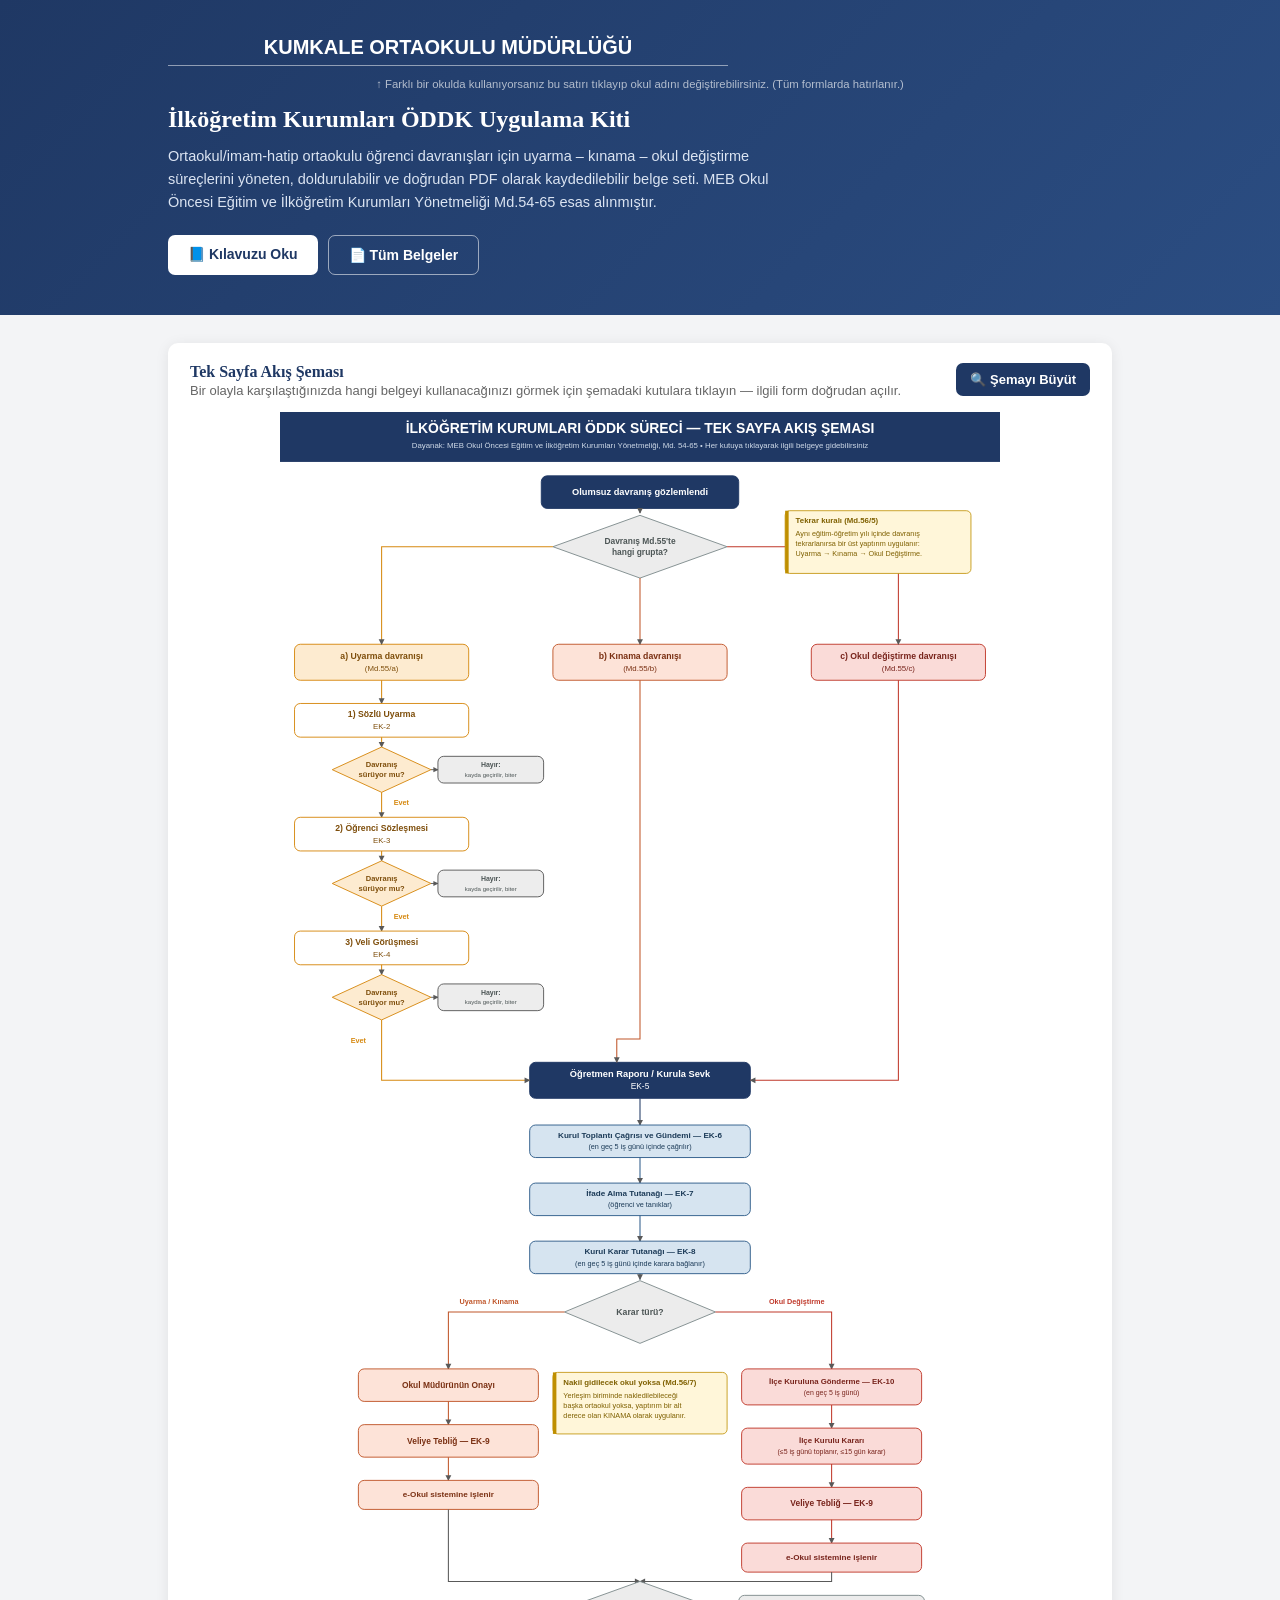
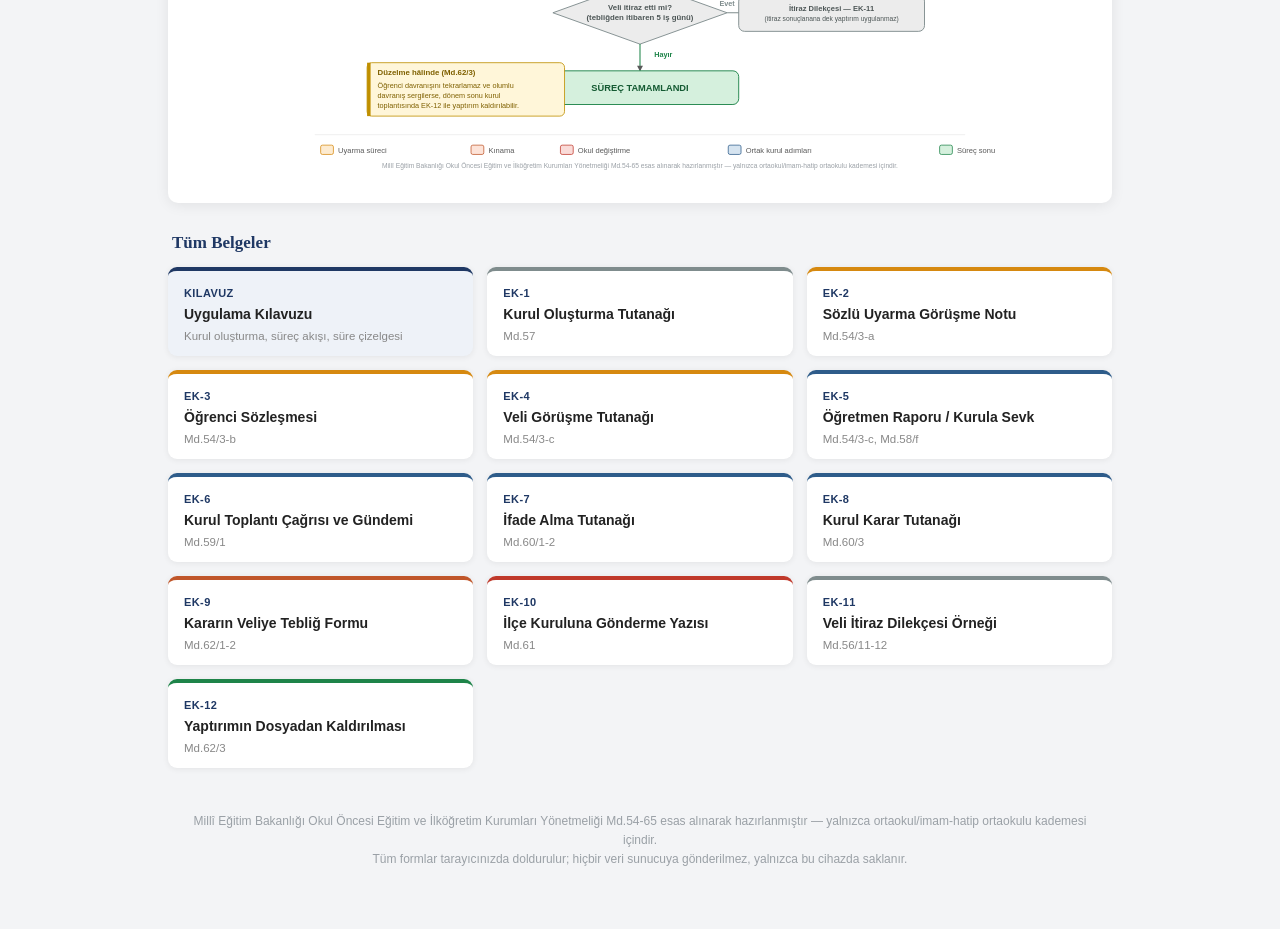
==== index.html @ f59d075f "Ana sayfa: akış şeması büyütüldü (560px->720px) ve tıklayınca tam ekran büyüten modal eklendi" ====
<!DOCTYPE html>
<html lang="tr">
<head>
<meta charset="UTF-8">
<meta name="viewport" content="width=device-width, initial-scale=1">
<title>İlköğretim Kurumları ÖDDK Kiti — Kumkale Ortaokulu</title>
<link rel="stylesheet" href="assets/style.css">
<style>
  body{ background: #f3f4f6; font-family: Arial, Helvetica, sans-serif; padding: 0 0 60px; }
  .wrap{ max-width: 980px; margin: 0 auto; padding: 0 18px; }

  .hero{
    background: linear-gradient(135deg, #1F3864, #2b4d82);
    color: #fff;
    padding: 34px 0 40px;
    margin-bottom: 28px;
  }
  .hero .wrap{ display:flex; flex-direction:column; gap: 10px; }
  .hero .school-line{
    color:#fff;
    border-bottom: 1px solid rgba(255,255,255,0.5);
    font-size: 15pt;
    max-width: 560px;
  }
  .hero .school-hint{ color: rgba(255,255,255,0.65); }
  .hero h1{ color:#fff; font-size: 24px; text-align:left; margin: 6px 0 2px; letter-spacing:0; font-family: Georgia, serif;}
  .hero p{ margin: 0; font-size: 14.5px; line-height:1.6; color: #dbe4f2; max-width: 640px; }
  .hero .actions{ margin-top: 10px; display:flex; gap: 10px; flex-wrap: wrap; }
  .hero .actions a{
    display:inline-block;
    background: #fff;
    color: #1F3864;
    text-decoration:none;
    font-weight: 700;
    font-size: 14px;
    padding: 11px 20px;
    border-radius: 7px;
  }
  .hero .actions a.secondary{
    background: transparent;
    color: #fff;
    border: 1px solid rgba(255,255,255,0.55);
  }

  .diagram-card{
    background:#fff;
    border-radius: 10px;
    box-shadow: 0 2px 14px rgba(0,0,0,0.08);
    padding: 18px;
    margin-bottom: 30px;
  }
  .diagram-card .head-row{ display:flex; align-items:flex-start; justify-content:space-between; gap:14px; flex-wrap:wrap; }
  .diagram-card h2{ font-size: 16px; color:#1F3864; margin: 2px 4px 2px; font-family: Georgia, serif;}
  .diagram-card .desc{ font-size: 13px; color:#666; margin: 0 4px 14px; }
  .zoom-btn{
    flex-shrink:0;
    display:inline-flex; align-items:center; gap:6px;
    background:#1F3864; color:#fff; border:none; border-radius:7px;
    font-family: Arial, sans-serif; font-size: 13px; font-weight:700;
    padding: 9px 14px; cursor:pointer; margin: 2px 4px 0 0;
  }
  .zoom-btn:hover{ background:#2b4d82; }
  .diagram-frame{ width:100%; overflow-x:auto; border-radius:6px; }
  .diagram-frame svg.diagram-svg{ width: 100%; max-width: 720px; display:block; margin: 0 auto; height: auto; cursor: zoom-in; }

  .diagram-backdrop{
    display:none;
    position: fixed; inset: 0; background: rgba(15,20,30,0.82);
    z-index: 1000; padding: 22px; overflow:auto;
    align-items:flex-start; justify-content:center;
  }
  .diagram-backdrop.open{ display:flex; }
  .diagram-modal{
    background:#fff; border-radius: 10px; padding: 16px;
    max-width: 1100px; width:100%; position:relative;
    margin: auto;
  }
  .diagram-modal svg.diagram-svg{ width:100%; height:auto; cursor: default; }
  .diagram-close{
    position: sticky; top: 0; float:right;
    width: 36px; height:36px; border-radius:50%;
    border:none; background:#1F3864; color:#fff; font-size:18px; cursor:pointer;
    display:flex; align-items:center; justify-content:center;
    margin-bottom: 8px;
  }
  .diagram-close:hover{ background:#2b4d82; }
  .diagram-modal-hint{
    font-family: Arial, sans-serif; font-size:12.5px; color:#888; text-align:center; margin: 6px 0 0;
    clear: both;
  }

  .grid-title{ font-size: 17px; color:#1F3864; margin: 6px 4px 14px; font-family: Georgia, serif; }
  .card-grid{
    display:grid;
    grid-template-columns: repeat(auto-fill, minmax(230px, 1fr));
    gap: 14px;
  }
  .card{
    background:#fff;
    border-radius: 9px;
    box-shadow: 0 1px 6px rgba(0,0,0,0.07);
    padding: 16px 16px 14px;
    text-decoration:none;
    color: inherit;
    display:flex;
    flex-direction:column;
    gap: 6px;
    border-top: 4px solid #cfd6e0;
    transition: transform .12s ease, box-shadow .12s ease;
  }
  .card:hover{ transform: translateY(-2px); box-shadow: 0 6px 16px rgba(0,0,0,0.12); }
  .card .tag{ font-size: 11px; font-weight:700; color:#1F3864; letter-spacing:.4px; }
  .card .title{ font-size: 14px; font-weight:700; color:#222; line-height:1.35; }
  .card .sub{ font-size: 11.5px; color:#888; }

  .card.guide{ border-top-color:#1F3864; background: #eef2f8; }
  .card.amber{ border-top-color:#D68910; }
  .card.blue{ border-top-color:#2E5C8A; }
  .card.coral{ border-top-color:#C0562A; }
  .card.red{ border-top-color:#C0392B; }
  .card.gray{ border-top-color:#7F8C8D; }
  .card.green{ border-top-color:#1E8449; }

  footer{ text-align:center; font-size:12px; color:#9aa0a6; margin-top: 44px; padding: 0 16px; line-height:1.6;}
</style>
</head>
<body>

  <div class="hero">
    <div class="wrap">
      <div class="school-line" id="okulAdi" contenteditable="true" spellcheck="false"></div>
      <div class="school-hint">↑ Farklı bir okulda kullanıyorsanız bu satırı tıklayıp okul adını değiştirebilirsiniz. (Tüm formlarda hatırlanır.)</div>
      <h1>İlköğretim Kurumları ÖDDK Uygulama Kiti</h1>
      <p>Ortaokul/imam-hatip ortaokulu öğrenci davranışları için uyarma – kınama – okul değiştirme süreçlerini yöneten, doldurulabilir ve doğrudan PDF olarak kaydedilebilir belge seti. MEB Okul Öncesi Eğitim ve İlköğretim Kurumları Yönetmeliği Md.54-65 esas alınmıştır.</p>
      <div class="actions">
        <a href="kilavuz.html">📘 Kılavuzu Oku</a>
        <a href="#belgeler" class="secondary">📄 Tüm Belgeler</a>
      </div>
    </div>
  </div>

  <div class="wrap">

    <div class="diagram-card">
      <div class="head-row">
        <div>
          <h2>Tek Sayfa Akış Şeması</h2>
          <p class="desc">Bir olayla karşılaştığınızda hangi belgeyi kullanacağınızı görmek için şemadaki kutulara tıklayın — ilgili form doğrudan açılır.</p>
        </div>
        <button type="button" class="zoom-btn" onclick="openDiagramZoom()">🔍 Şemayı Büyüt</button>
      </div>
      <div class="diagram-frame" id="diagramFrame">
<svg xmlns="http://www.w3.org/2000/svg" viewBox="0 0 1240 2366" class="diagram-svg" role="img" aria-label="Yaptırım süreçleri akış şeması">
<rect x="0" y="0" width="1240" height="2366" fill="#FFFFFF"/>
<defs><marker id="arrow" viewBox="0 0 10 10" refX="8" refY="5" markerWidth="7" markerHeight="7" orient="auto-start-reverse"><path d="M1 1L9 5L1 9Z" fill="#595959"/></marker>
<marker id="arrowNavy" viewBox="0 0 10 10" refX="8" refY="5" markerWidth="7" markerHeight="7" orient="auto-start-reverse"><path d="M1 1L9 5L1 9Z" fill="#1F3864"/></marker></defs>
<style>
  a.hotspot { cursor: pointer; }
  a.hotspot rect { transition: filter .12s ease, stroke-width .12s ease; }
  a.hotspot:hover rect { filter: brightness(0.94); stroke-width: 3; }
  a.hotspot:focus rect { outline: 2px solid #2b6cb0; }
</style>
<rect x="0" y="0" width="1240" height="86" fill="#1F3864"/>
<text x="620.0" y="36" text-anchor="middle" font-family="Calibri, Arial, sans-serif" font-size="24" font-weight="700" fill="white">İLKÖĞRETİM KURUMLARI ÖDDK SÜRECİ — TEK SAYFA AKIŞ ŞEMASI</text>
<text x="620.0" y="62" text-anchor="middle" font-family="Calibri, Arial, sans-serif" font-size="13.5" fill="#CFDAE8">Dayanak: MEB Okul Öncesi Eğitim ve İlköğretim Kurumları Yönetmeliği, Md. 54-65  •  Her kutuya tıklayarak ilgili belgeye gidebilirsiniz</text>
<rect x="450.0" y="110" width="340" height="56" rx="10" fill="#1F3864" stroke="#1F3864" stroke-width="1.6"/>
<text x="620.0" y="143.12" text-anchor="middle" font-family="Calibri, Arial, sans-serif" font-size="16" font-weight="700" fill="#FFFFFF">Olumsuz davranış gözlemlendi</text>
<line x1="620.0" y1="166" x2="620.0" y2="174" stroke="#595959" stroke-width="1.8" marker-end="url(#arrow)"/>
<polygon points="620.0,178.0 770.0,232 620.0,286.0 470.0,232" fill="#ECECEC" stroke="#7F8C8D" stroke-width="1.6"/>
<text x="620.0" y="227.39" text-anchor="middle" font-family="Calibri, Arial, sans-serif" font-size="14.5" font-weight="600" fill="#4D5656">Davranış Md.55'te</text>
<text x="620.0" y="245.89" text-anchor="middle" font-family="Calibri, Arial, sans-serif" font-size="14.5" font-weight="600" fill="#4D5656">hangi grupta?</text>
<rect x="25.0" y="400" width="300" height="62" rx="10" fill="#FDEBD0" stroke="#D68910" stroke-width="1.6"/>
<text x="175.0" y="425.8" text-anchor="middle" font-family="Calibri, Arial, sans-serif" font-size="15" font-weight="700" fill="#7E4E0B">a) Uyarma davranışı</text>
<text x="175.0" y="445.8" text-anchor="middle" font-family="Calibri, Arial, sans-serif" font-size="13.5" font-weight="400" fill="#7E4E0B">(Md.55/a)</text>
<rect x="470.0" y="400" width="300" height="62" rx="10" fill="#FDE3D8" stroke="#C0562A" stroke-width="1.6"/>
<text x="620.0" y="425.8" text-anchor="middle" font-family="Calibri, Arial, sans-serif" font-size="15" font-weight="700" fill="#7A3013">b) Kınama davranışı</text>
<text x="620.0" y="445.8" text-anchor="middle" font-family="Calibri, Arial, sans-serif" font-size="13.5" font-weight="400" fill="#7A3013">(Md.55/b)</text>
<rect x="915.0" y="400" width="300" height="62" rx="10" fill="#FADBD8" stroke="#C0392B" stroke-width="1.6"/>
<text x="1065.0" y="425.8" text-anchor="middle" font-family="Calibri, Arial, sans-serif" font-size="15" font-weight="700" fill="#78241C">c) Okul değiştirme davranışı</text>
<text x="1065.0" y="445.8" text-anchor="middle" font-family="Calibri, Arial, sans-serif" font-size="13.5" font-weight="400" fill="#78241C">(Md.55/c)</text>
<path d="M 470.0 232 L 175 232 L 175 400" fill="none" stroke="#D68910" stroke-width="1.8" marker-end="url(#arrow)"/>
<line x1="620.0" y1="286" x2="620.0" y2="400" stroke="#C0562A" stroke-width="1.8" marker-end="url(#arrow)"/>
<path d="M 770.0 232 L 1065 232 L 1065 400" fill="none" stroke="#C0392B" stroke-width="1.8" marker-end="url(#arrow)"/>
<line x1="175" y1="462" x2="175" y2="502" stroke="#D68910" stroke-width="1.8" marker-end="url(#arrow)"/>
<a href="ek/ek-02.html" class="hotspot"><title>EK-2: Sözlü Uyarma Görüşme Notu</title><rect x="25.0" y="502" width="300" height="58" rx="10" fill="#FFFFFF" stroke="#D68910" stroke-width="1.6"/>
<text x="175.0" y="525.8" text-anchor="middle" font-family="Calibri, Arial, sans-serif" font-size="15" font-weight="700" fill="#7E4E0B">1) Sözlü Uyarma</text>
<text x="175.0" y="545.8" text-anchor="middle" font-family="Calibri, Arial, sans-serif" font-size="13.5" font-weight="400" fill="#7E4E0B">EK-2</text></a>
<line x1="175" y1="560" x2="175" y2="577" stroke="#D68910" stroke-width="1.8" marker-end="url(#arrow)"/>
<polygon points="175,577.0 260.0,616 175,655.0 90.0,616" fill="#FDEBD0" stroke="#D68910" stroke-width="1.6"/>
<text x="175" y="611.66" text-anchor="middle" font-family="Calibri, Arial, sans-serif" font-size="13" font-weight="600" fill="#7E4E0B">Davranış</text>
<text x="175" y="628.66" text-anchor="middle" font-family="Calibri, Arial, sans-serif" font-size="13" font-weight="600" fill="#7E4E0B">sürüyor mu?</text>
<line x1="175" y1="655" x2="175" y2="698" stroke="#D68910" stroke-width="1.8" marker-end="url(#arrow)"/>
<rect x="207" y="664.0" width="1" height="1" fill="none"/>
<text x="209" y="676.5" text-anchor="middle" font-family="Calibri, Arial, sans-serif" font-size="12.5" font-weight="600" fill="#D68910">Evet</text>
<a href="ek/ek-03.html" class="hotspot"><title>EK-3: Öğrenci Sözleşmesi</title><rect x="25.0" y="698" width="300" height="58" rx="10" fill="#FFFFFF" stroke="#D68910" stroke-width="1.6"/>
<text x="175.0" y="721.8" text-anchor="middle" font-family="Calibri, Arial, sans-serif" font-size="15" font-weight="700" fill="#7E4E0B">2) Öğrenci Sözleşmesi</text>
<text x="175.0" y="741.8" text-anchor="middle" font-family="Calibri, Arial, sans-serif" font-size="13.5" font-weight="400" fill="#7E4E0B">EK-3</text></a>
<line x1="175" y1="756" x2="175" y2="773" stroke="#D68910" stroke-width="1.8" marker-end="url(#arrow)"/>
<polygon points="175,773.0 260.0,812 175,851.0 90.0,812" fill="#FDEBD0" stroke="#D68910" stroke-width="1.6"/>
<text x="175" y="807.66" text-anchor="middle" font-family="Calibri, Arial, sans-serif" font-size="13" font-weight="600" fill="#7E4E0B">Davranış</text>
<text x="175" y="824.66" text-anchor="middle" font-family="Calibri, Arial, sans-serif" font-size="13" font-weight="600" fill="#7E4E0B">sürüyor mu?</text>
<line x1="175" y1="851" x2="175" y2="894" stroke="#D68910" stroke-width="1.8" marker-end="url(#arrow)"/>
<rect x="207" y="860.0" width="1" height="1" fill="none"/>
<text x="209" y="872.5" text-anchor="middle" font-family="Calibri, Arial, sans-serif" font-size="12.5" font-weight="600" fill="#D68910">Evet</text>
<a href="ek/ek-04.html" class="hotspot"><title>EK-4: Veli Görüşme Tutanağı</title><rect x="25.0" y="894" width="300" height="58" rx="10" fill="#FFFFFF" stroke="#D68910" stroke-width="1.6"/>
<text x="175.0" y="917.8" text-anchor="middle" font-family="Calibri, Arial, sans-serif" font-size="15" font-weight="700" fill="#7E4E0B">3) Veli Görüşmesi</text>
<text x="175.0" y="937.8" text-anchor="middle" font-family="Calibri, Arial, sans-serif" font-size="13.5" font-weight="400" fill="#7E4E0B">EK-4</text></a>
<line x1="175" y1="952" x2="175" y2="969" stroke="#D68910" stroke-width="1.8" marker-end="url(#arrow)"/>
<polygon points="175,969.0 260.0,1008 175,1047.0 90.0,1008" fill="#FDEBD0" stroke="#D68910" stroke-width="1.6"/>
<text x="175" y="1003.66" text-anchor="middle" font-family="Calibri, Arial, sans-serif" font-size="13" font-weight="600" fill="#7E4E0B">Davranış</text>
<text x="175" y="1020.66" text-anchor="middle" font-family="Calibri, Arial, sans-serif" font-size="13" font-weight="600" fill="#7E4E0B">sürüyor mu?</text>
<line x1="260" y1="616" x2="272" y2="616" stroke="#595959" stroke-width="1.6" marker-end="url(#arrow)"/>
<rect x="272" y="593.0" width="182" height="46" rx="10" fill="#EDEDED" stroke="#595959" stroke-width="1.6"/>
<text x="363.0" y="611.34" text-anchor="middle" font-family="Calibri, Arial, sans-serif" font-size="12" font-weight="700" fill="#4D5656">Hayır:</text>
<text x="363.0" y="628.34" text-anchor="middle" font-family="Calibri, Arial, sans-serif" font-size="10.5" font-weight="400" fill="#4D5656">kayda geçirilir, biter</text>
<line x1="260" y1="812" x2="272" y2="812" stroke="#595959" stroke-width="1.6" marker-end="url(#arrow)"/>
<rect x="272" y="789.0" width="182" height="46" rx="10" fill="#EDEDED" stroke="#595959" stroke-width="1.6"/>
<text x="363.0" y="807.34" text-anchor="middle" font-family="Calibri, Arial, sans-serif" font-size="12" font-weight="700" fill="#4D5656">Hayır:</text>
<text x="363.0" y="824.34" text-anchor="middle" font-family="Calibri, Arial, sans-serif" font-size="10.5" font-weight="400" fill="#4D5656">kayda geçirilir, biter</text>
<line x1="260" y1="1008" x2="272" y2="1008" stroke="#595959" stroke-width="1.6" marker-end="url(#arrow)"/>
<rect x="272" y="985.0" width="182" height="46" rx="10" fill="#EDEDED" stroke="#595959" stroke-width="1.6"/>
<text x="363.0" y="1003.34" text-anchor="middle" font-family="Calibri, Arial, sans-serif" font-size="12" font-weight="700" fill="#4D5656">Hayır:</text>
<text x="363.0" y="1020.34" text-anchor="middle" font-family="Calibri, Arial, sans-serif" font-size="10.5" font-weight="400" fill="#4D5656">kayda geçirilir, biter</text>
<a href="ek/ek-05.html" class="hotspot"><title>EK-5: Öğretmen Raporu / Kurula Sevk Formu</title><rect x="430.0" y="1120" width="380" height="62" rx="10" fill="#1F3864" stroke="#1F3864" stroke-width="1.6"/>
<text x="620.0" y="1145.62" text-anchor="middle" font-family="Calibri, Arial, sans-serif" font-size="16" font-weight="700" fill="#FFFFFF">Öğretmen Raporu / Kurula Sevk</text>
<text x="620.0" y="1166.62" text-anchor="middle" font-family="Calibri, Arial, sans-serif" font-size="14.5" font-weight="400" fill="#FFFFFF">EK-5</text></a>
<path d="M 175 1047 L 175 1151 L 430.0 1151" fill="none" stroke="#D68910" stroke-width="1.8" marker-end="url(#arrow)"/>
<text x="135" y="1087" text-anchor="middle" font-family="Calibri, Arial, sans-serif" font-size="12.5" font-weight="600" fill="#D68910">Evet</text>
<path d="M 620.0 462 L 620.0 1080 L 580.0 1080 L 580.0 1120" fill="none" stroke="#C0562A" stroke-width="1.8" marker-end="url(#arrow)"/>
<path d="M 1065 462 L 1065 1151 L 810.0 1151" fill="none" stroke="#C0392B" stroke-width="1.8" marker-end="url(#arrow)"/>
<line x1="620.0" y1="1182" x2="620.0" y2="1228" stroke="#1F3864" stroke-width="1.8" marker-end="url(#arrow)"/>
<a href="ek/ek-06.html" class="hotspot"><title>EK-6: Kurul Toplantı Çağrısı ve Gündemi</title><rect x="430.0" y="1228" width="380" height="56" rx="10" fill="#D6E4F0" stroke="#2E5C8A" stroke-width="1.6"/>
<text x="620.0" y="1250.98" text-anchor="middle" font-family="Calibri, Arial, sans-serif" font-size="14" font-weight="700" fill="#1B3A57">Kurul Toplantı Çağrısı ve Gündemi — EK-6</text>
<text x="620.0" y="1269.98" text-anchor="middle" font-family="Calibri, Arial, sans-serif" font-size="12.5" font-weight="400" fill="#1B3A57">(en geç 5 iş günü içinde çağrılır)</text></a>
<line x1="620.0" y1="1284" x2="620.0" y2="1328" stroke="#2E5C8A" stroke-width="1.8" marker-end="url(#arrow)"/>
<a href="ek/ek-07.html" class="hotspot"><title>EK-7: İfade Alma Tutanağı</title><rect x="430.0" y="1328" width="380" height="56" rx="10" fill="#D6E4F0" stroke="#2E5C8A" stroke-width="1.6"/>
<text x="620.0" y="1350.98" text-anchor="middle" font-family="Calibri, Arial, sans-serif" font-size="14" font-weight="700" fill="#1B3A57">İfade Alma Tutanağı — EK-7</text>
<text x="620.0" y="1369.98" text-anchor="middle" font-family="Calibri, Arial, sans-serif" font-size="12.5" font-weight="400" fill="#1B3A57">(öğrenci ve tanıklar)</text></a>
<line x1="620.0" y1="1384" x2="620.0" y2="1428" stroke="#2E5C8A" stroke-width="1.8" marker-end="url(#arrow)"/>
<a href="ek/ek-08.html" class="hotspot"><title>EK-8: Kurul Karar Tutanağı</title><rect x="430.0" y="1428" width="380" height="56" rx="10" fill="#D6E4F0" stroke="#2E5C8A" stroke-width="1.6"/>
<text x="620.0" y="1450.98" text-anchor="middle" font-family="Calibri, Arial, sans-serif" font-size="14" font-weight="700" fill="#1B3A57">Kurul Karar Tutanağı — EK-8</text>
<text x="620.0" y="1469.98" text-anchor="middle" font-family="Calibri, Arial, sans-serif" font-size="12.5" font-weight="400" fill="#1B3A57">(en geç 5 iş günü içinde karara bağlanır)</text></a>
<line x1="620.0" y1="1484" x2="620.0" y2="1494" stroke="#2E5C8A" stroke-width="1.8" marker-end="url(#arrow)"/>
<polygon points="620.0,1496.0 750.0,1550 620.0,1604.0 490.0,1550" fill="#ECECEC" stroke="#7F8C8D" stroke-width="1.6"/>
<text x="620.0" y="1554.8" text-anchor="middle" font-family="Calibri, Arial, sans-serif" font-size="15" font-weight="600" fill="#4D5656">Karar türü?</text>
<path d="M 490.0 1550 L 290.0 1550 L 290.0 1648" fill="none" stroke="#C0562A" stroke-width="1.8" marker-end="url(#arrow)"/>
<text x="360.0" y="1536" text-anchor="middle" font-family="Calibri, Arial, sans-serif" font-size="12.5" font-weight="600" fill="#C0562A">Uyarma / Kınama</text>
<rect x="135.0" y="1648" width="310" height="56" rx="10" fill="#FDE3D8" stroke="#C0562A" stroke-width="1.6"/>
<text x="290.0" y="1680.64" text-anchor="middle" font-family="Calibri, Arial, sans-serif" font-size="14.5" font-weight="700" fill="#7A3013">Okul Müdürünün Onayı</text>
<line x1="290.0" y1="1704" x2="290.0" y2="1744" stroke="#C0562A" stroke-width="1.8" marker-end="url(#arrow)"/>
<a href="ek/ek-09.html" class="hotspot"><title>EK-9: Kararın Veliye Tebliğ Formu</title><rect x="135.0" y="1744" width="310" height="56" rx="10" fill="#FDE3D8" stroke="#C0562A" stroke-width="1.6"/>
<text x="290.0" y="1776.64" text-anchor="middle" font-family="Calibri, Arial, sans-serif" font-size="14.5" font-weight="700" fill="#7A3013">Veliye Tebliğ — EK-9</text></a>
<line x1="290.0" y1="1800" x2="290.0" y2="1840" stroke="#C0562A" stroke-width="1.8" marker-end="url(#arrow)"/>
<rect x="135.0" y="1840" width="310" height="50" rx="10" fill="#FDE3D8" stroke="#C0562A" stroke-width="1.6"/>
<text x="290.0" y="1869.48" text-anchor="middle" font-family="Calibri, Arial, sans-serif" font-size="14" font-weight="700" fill="#7A3013">e-Okul sistemine işlenir</text>
<path d="M 750.0 1550 L 950.0 1550 L 950.0 1648" fill="none" stroke="#C0392B" stroke-width="1.8" marker-end="url(#arrow)"/>
<text x="890.0" y="1536" text-anchor="middle" font-family="Calibri, Arial, sans-serif" font-size="12.5" font-weight="600" fill="#C0392B">Okul Değiştirme</text>
<a href="ek/ek-10.html" class="hotspot"><title>EK-10: İlçe Kuruluna Gönderme Üst Yazısı</title><rect x="795.0" y="1648" width="310" height="62" rx="10" fill="#FADBD8" stroke="#C0392B" stroke-width="1.6"/>
<text x="950.0" y="1674.07" text-anchor="middle" font-family="Calibri, Arial, sans-serif" font-size="13.5" font-weight="700" fill="#78241C">İlçe Kuruluna Gönderme — EK-10</text>
<text x="950.0" y="1692.57" text-anchor="middle" font-family="Calibri, Arial, sans-serif" font-size="12.0" font-weight="400" fill="#78241C">(en geç 5 iş günü)</text></a>
<line x1="950.0" y1="1710" x2="950.0" y2="1750" stroke="#C0392B" stroke-width="1.8" marker-end="url(#arrow)"/>
<rect x="795.0" y="1750" width="310" height="62" rx="10" fill="#FADBD8" stroke="#C0392B" stroke-width="1.6"/>
<text x="950.0" y="1776.07" text-anchor="middle" font-family="Calibri, Arial, sans-serif" font-size="13.5" font-weight="700" fill="#78241C">İlçe Kurulu Kararı</text>
<text x="950.0" y="1794.57" text-anchor="middle" font-family="Calibri, Arial, sans-serif" font-size="12.0" font-weight="400" fill="#78241C">(≤5 iş günü toplanır, ≤15 gün karar)</text>
<line x1="950.0" y1="1812" x2="950.0" y2="1852" stroke="#C0392B" stroke-width="1.8" marker-end="url(#arrow)"/>
<a href="ek/ek-09.html" class="hotspot"><title>EK-9: Kararın Veliye Tebliğ Formu</title><rect x="795.0" y="1852" width="310" height="56" rx="10" fill="#FADBD8" stroke="#C0392B" stroke-width="1.6"/>
<text x="950.0" y="1884.64" text-anchor="middle" font-family="Calibri, Arial, sans-serif" font-size="14.5" font-weight="700" fill="#78241C">Veliye Tebliğ — EK-9</text></a>
<line x1="950.0" y1="1908" x2="950.0" y2="1948" stroke="#C0392B" stroke-width="1.8" marker-end="url(#arrow)"/>
<rect x="795.0" y="1948" width="310" height="50" rx="10" fill="#FADBD8" stroke="#C0392B" stroke-width="1.6"/>
<text x="950.0" y="1977.48" text-anchor="middle" font-family="Calibri, Arial, sans-serif" font-size="14" font-weight="700" fill="#78241C">e-Okul sistemine işlenir</text>
<path d="M 290.0 1890 L 290.0 2014 L 620.0 2014" fill="none" stroke="#595959" stroke-width="1.8" marker-end="url(#arrow)"/>
<path d="M 950.0 1998 L 950.0 2014 L 620.0 2014" fill="none" stroke="#595959" stroke-width="1.8" marker-end="url(#arrow)"/>
<polygon points="620.0,2014.0 770.0,2068 620.0,2122.0 470.0,2068" fill="#ECECEC" stroke="#7F8C8D" stroke-width="1.6"/>
<text x="620.0" y="2063.57" text-anchor="middle" font-family="Calibri, Arial, sans-serif" font-size="13.5" font-weight="600" fill="#4D5656">Veli itiraz etti mi?</text>
<text x="620.0" y="2081.07" text-anchor="middle" font-family="Calibri, Arial, sans-serif" font-size="13.5" font-weight="600" fill="#4D5656">(tebliğden itibaren 5 iş günü)</text>
<path d="M 770.0 2068 L 950.0 2068 L 950.0 2068" fill="none" stroke="#7F8C8D" stroke-width="1.8" marker-end="url(#arrow)"/>
<text x="770.0" y="2056" text-anchor="middle" font-family="Calibri, Arial, sans-serif" font-size="12.5" font-weight="600" fill="#7F8C8D">Evet</text>
<a href="ek/ek-11.html" class="hotspot"><title>EK-11: Veli İtiraz Dilekçesi Örneği</title><rect x="790.0" y="2038" width="320" height="62" rx="10" fill="#ECECEC" stroke="#7F8C8D" stroke-width="1.6"/>
<text x="950.0" y="2064.16" text-anchor="middle" font-family="Calibri, Arial, sans-serif" font-size="13" font-weight="700" fill="#4D5656">İtiraz Dilekçesi — EK-11</text>
<text x="950.0" y="2082.16" text-anchor="middle" font-family="Calibri, Arial, sans-serif" font-size="11.5" font-weight="400" fill="#4D5656">(itiraz sonuçlanana dek yaptırım uygulanmaz)</text></a>
<line x1="620.0" y1="2122" x2="620.0" y2="2168" stroke="#1E8449" stroke-width="1.8" marker-end="url(#arrow)"/>
<rect x="658.0" y="2132.5" width="1" height="1" fill="none"/>
<text x="660.0" y="2145.0" text-anchor="middle" font-family="Calibri, Arial, sans-serif" font-size="12.5" font-weight="600" fill="#1E8449">Hayır</text>
<rect x="450.0" y="2168" width="340" height="58" rx="10" fill="#D5F0DD" stroke="#1E8449" stroke-width="1.6"/>
<text x="620.0" y="2202.12" text-anchor="middle" font-family="Calibri, Arial, sans-serif" font-size="16" font-weight="700" fill="#145A32">SÜREÇ TAMAMLANDI</text>
<rect x="870" y="170" width="320" height="108" rx="8" fill="#FFF6D9" stroke="#BF8F00" stroke-width="1.4"/>
<rect x="870" y="170" width="6" height="108" fill="#BF8F00"/>
<text x="888" y="192" font-family="Calibri, Arial, sans-serif" font-size="13.5" font-weight="700" fill="#7F6000">Tekrar kuralı (Md.56/5)</text>
<text x="888" y="214" font-family="Calibri, Arial, sans-serif" font-size="12.5" fill="#7F6000">Aynı eğitim-öğretim yılı içinde davranış</text>
<text x="888" y="231" font-family="Calibri, Arial, sans-serif" font-size="12.5" fill="#7F6000">tekrarlanırsa bir üst yaptırım uygulanır:</text>
<text x="888" y="248" font-family="Calibri, Arial, sans-serif" font-size="12.5" fill="#7F6000">Uyarma → Kınama → Okul Değiştirme.</text>
<rect x="150" y="2154" width="340" height="92" rx="8" fill="#FFF6D9" stroke="#BF8F00" stroke-width="1.4"/>
<rect x="150" y="2154" width="6" height="92" fill="#BF8F00"/>
<text x="168" y="2176" font-family="Calibri, Arial, sans-serif" font-size="13.5" font-weight="700" fill="#7F6000">Düzelme hâlinde (Md.62/3)</text>
<text x="168" y="2198" font-family="Calibri, Arial, sans-serif" font-size="12.5" fill="#7F6000">Öğrenci davranışını tekrarlamaz ve olumlu</text>
<text x="168" y="2215" font-family="Calibri, Arial, sans-serif" font-size="12.5" fill="#7F6000">davranış sergilerse, dönem sonu kurul</text>
<text x="168" y="2232" font-family="Calibri, Arial, sans-serif" font-size="12.5" fill="#7F6000">toplantısında EK-12 ile yaptırım kaldırılabilir.</text>
<rect x="470.0" y="1654" width="300" height="106" rx="8" fill="#FFF6D9" stroke="#BF8F00" stroke-width="1.4"/>
<rect x="470.0" y="1654" width="6" height="106" fill="#BF8F00"/>
<text x="488.0" y="1676" font-family="Calibri, Arial, sans-serif" font-size="13.5" font-weight="700" fill="#7F6000">Nakil gidilecek okul yoksa (Md.56/7)</text>
<text x="488.0" y="1698" font-family="Calibri, Arial, sans-serif" font-size="12.5" fill="#7F6000">Yerleşim biriminde nakledilebileceği</text>
<text x="488.0" y="1715" font-family="Calibri, Arial, sans-serif" font-size="12.5" fill="#7F6000">başka ortaokul yoksa, yaptırım bir alt</text>
<text x="488.0" y="1732" font-family="Calibri, Arial, sans-serif" font-size="12.5" fill="#7F6000">derece olan KINAMA olarak uygulanır.</text>
<line x1="60" y1="2278" x2="1180" y2="2278" stroke="#EDEDED" stroke-width="1.5"/>
<rect x="70" y="2296" width="22" height="16" rx="3" fill="#FDEBD0" stroke="#D68910" stroke-width="1.3"/>
<text x="100" y="2309" font-family="Calibri, Arial, sans-serif" font-size="13" fill="#595959">Uyarma süreci</text>
<rect x="329" y="2296" width="22" height="16" rx="3" fill="#FDE3D8" stroke="#C0562A" stroke-width="1.3"/>
<text x="359" y="2309" font-family="Calibri, Arial, sans-serif" font-size="13" fill="#595959">Kınama</text>
<rect x="483" y="2296" width="22" height="16" rx="3" fill="#FADBD8" stroke="#C0392B" stroke-width="1.3"/>
<text x="513" y="2309" font-family="Calibri, Arial, sans-serif" font-size="13" fill="#595959">Okul değiştirme</text>
<rect x="772" y="2296" width="22" height="16" rx="3" fill="#D6E4F0" stroke="#2E5C8A" stroke-width="1.3"/>
<text x="802" y="2309" font-family="Calibri, Arial, sans-serif" font-size="13" fill="#595959">Ortak kurul adımları</text>
<rect x="1136" y="2296" width="22" height="16" rx="3" fill="#D5F0DD" stroke="#1E8449" stroke-width="1.3"/>
<text x="1166" y="2309" font-family="Calibri, Arial, sans-serif" font-size="13" fill="#595959">Süreç sonu</text>
<rect x="1350" y="2296" width="22" height="16" rx="3" fill="#ECECEC" stroke="#7F8C8D" stroke-width="1.3"/>
<text x="1380" y="2309" font-family="Calibri, Arial, sans-serif" font-size="13" fill="#595959">Nötr / itiraz</text>
<text x="620.0" y="2336" text-anchor="middle" font-family="Calibri, Arial, sans-serif" font-size="11.5" fill="#9AA0A6">Millî Eğitim Bakanlığı Okul Öncesi Eğitim ve İlköğretim Kurumları Yönetmeliği Md.54-65 esas alınarak hazırlanmıştır — yalnızca ortaokul/imam-hatip ortaokulu kademesi içindir.</text>
</svg>
      </div>
    </div>

    <div class="diagram-backdrop" id="diagramBackdrop">
      <div class="diagram-modal">
        <button type="button" class="diagram-close" onclick="closeDiagramZoom()" aria-label="Kapat">&times;</button>
        <div id="diagramModalContent"></div>
        <p class="diagram-modal-hint">Bir kutuya tıklayarak ilgili belgeyi doğrudan açabilirsiniz. Kapatmak için &times; veya dışarı tıklayın / Esc tuşuna basın.</p>
      </div>
    </div>

    <h2 class="grid-title" id="belgeler">Tüm Belgeler</h2>
    <div class="card-grid">

      <a class="card guide" href="kilavuz.html">
        <span class="tag">KILAVUZ</span>
        <span class="title">Uygulama Kılavuzu</span>
        <span class="sub">Kurul oluşturma, süreç akışı, süre çizelgesi</span>
      </a>

      <a class="card gray" href="ek/ek-01.html">
        <span class="tag">EK-1</span>
        <span class="title">Kurul Oluşturma Tutanağı</span>
        <span class="sub">Md.57</span>
      </a>
      <a class="card amber" href="ek/ek-02.html">
        <span class="tag">EK-2</span>
        <span class="title">Sözlü Uyarma Görüşme Notu</span>
        <span class="sub">Md.54/3-a</span>
      </a>
      <a class="card amber" href="ek/ek-03.html">
        <span class="tag">EK-3</span>
        <span class="title">Öğrenci Sözleşmesi</span>
        <span class="sub">Md.54/3-b</span>
      </a>
      <a class="card amber" href="ek/ek-04.html">
        <span class="tag">EK-4</span>
        <span class="title">Veli Görüşme Tutanağı</span>
        <span class="sub">Md.54/3-c</span>
      </a>
      <a class="card blue" href="ek/ek-05.html">
        <span class="tag">EK-5</span>
        <span class="title">Öğretmen Raporu / Kurula Sevk</span>
        <span class="sub">Md.54/3-c, Md.58/f</span>
      </a>
      <a class="card blue" href="ek/ek-06.html">
        <span class="tag">EK-6</span>
        <span class="title">Kurul Toplantı Çağrısı ve Gündemi</span>
        <span class="sub">Md.59/1</span>
      </a>
      <a class="card blue" href="ek/ek-07.html">
        <span class="tag">EK-7</span>
        <span class="title">İfade Alma Tutanağı</span>
        <span class="sub">Md.60/1-2</span>
      </a>
      <a class="card blue" href="ek/ek-08.html">
        <span class="tag">EK-8</span>
        <span class="title">Kurul Karar Tutanağı</span>
        <span class="sub">Md.60/3</span>
      </a>
      <a class="card coral" href="ek/ek-09.html">
        <span class="tag">EK-9</span>
        <span class="title">Kararın Veliye Tebliğ Formu</span>
        <span class="sub">Md.62/1-2</span>
      </a>
      <a class="card red" href="ek/ek-10.html">
        <span class="tag">EK-10</span>
        <span class="title">İlçe Kuruluna Gönderme Yazısı</span>
        <span class="sub">Md.61</span>
      </a>
      <a class="card gray" href="ek/ek-11.html">
        <span class="tag">EK-11</span>
        <span class="title">Veli İtiraz Dilekçesi Örneği</span>
        <span class="sub">Md.56/11-12</span>
      </a>
      <a class="card green" href="ek/ek-12.html">
        <span class="tag">EK-12</span>
        <span class="title">Yaptırımın Dosyadan Kaldırılması</span>
        <span class="sub">Md.62/3</span>
      </a>
    </div>

    <footer>
      Millî Eğitim Bakanlığı Okul Öncesi Eğitim ve İlköğretim Kurumları Yönetmeliği Md.54-65 esas alınarak hazırlanmıştır — yalnızca ortaokul/imam-hatip ortaokulu kademesi içindir.<br>
      Tüm formlar tarayıcınızda doldurulur; hiçbir veri sunucuya gönderilmez, yalnızca bu cihazda saklanır.
    </footer>
  </div>

<script src="assets/app.js"></script>
<script>
  function openDiagramZoom() {
    const src = document.querySelector("#diagramFrame svg.diagram-svg");
    const target = document.getElementById("diagramModalContent");
    target.innerHTML = "";
    target.appendChild(src.cloneNode(true));
    document.getElementById("diagramBackdrop").classList.add("open");
    document.body.style.overflow = "hidden";
  }
  function closeDiagramZoom() {
    document.getElementById("diagramBackdrop").classList.remove("open");
    document.body.style.overflow = "";
  }
  document.addEventListener("DOMContentLoaded", () => {
    const frame = document.getElementById("diagramFrame");
    frame.addEventListener("click", (e) => {
      if (e.target.closest("a.hotspot")) return;
      openDiagramZoom();
    });
    document.getElementById("diagramBackdrop").addEventListener("click", (e) => {
      if (e.target.id === "diagramBackdrop") closeDiagramZoom();
    });
    document.addEventListener("keydown", (e) => {
      if (e.key === "Escape") closeDiagramZoom();
    });
  });
</script>
</body>
</html>
---- assets/style.css ----
/* =======================================================
   Kumkale Ortaokulu — Yaptırım Süreçleri Kiti — ortak stil
   ======================================================= */
:root{
  --ink:#1a1a1a;
  --line:#000;
  --muted:#5a5a5a;
  --paper:#ffffff;
  --accent-bg:#f4f4f4;
  --navy:#1F3864;
  --navy-2:#2b4d82;
  --amber-bg:#FFF6D9; --amber-line:#BF8F00; --amber-ink:#7F6000;
  --page-bg:#e7e9ec;
}

*{ box-sizing: border-box; }

html,body{ margin:0; padding:0; }

body{
  font-family: Georgia, "Times New Roman", "Noto Serif", serif;
  color: var(--ink);
  background: var(--page-bg);
  padding: 22px 0 60px;
}

/* ---------------- Toolbar ---------------- */
.toolbar{
  max-width: 210mm;
  margin: 0 auto 14px;
  padding: 10px 14px;
  display:flex;
  gap:10px;
  align-items:center;
  justify-content:space-between;
  font-family: Arial, Helvetica, sans-serif;
  flex-wrap: wrap;
}
.toolbar .hint{ font-size:12.5px; color:#444; }
.toolbar .btns{ display:flex; gap:8px; flex-wrap:wrap; }
.toolbar a.back{
  font-family: Arial, sans-serif;
  font-size: 13px;
  color: var(--navy);
  text-decoration:none;
  font-weight:600;
}
.toolbar a.back:hover{ text-decoration:underline; }
.toolbar button{
  font-family: Arial, sans-serif;
  font-size: 13.5px;
  font-weight: 600;
  padding: 9px 16px;
  border-radius: 6px;
  border: 1px solid var(--navy);
  background: var(--navy);
  color: #fff;
  cursor: pointer;
}
.toolbar button:hover{ background: var(--navy-2); }
.toolbar button.secondary{ background:#fff; color: var(--navy); }
.toolbar button.secondary:hover{ background:#eef2f7; }

/* ---------------- Page / paper ---------------- */
.page{
  width: 210mm;
  min-height: 297mm;
  margin: 0 auto;
  background: var(--paper);
  padding: 16mm 18mm 14mm;
  box-shadow: 0 0 14px rgba(0,0,0,0.22);
  position: relative;
}

.school-line{
  text-align:center;
  font-weight:bold;
  font-size: 13.5pt;
  border:none;
  border-bottom: 1px solid var(--line);
  background: transparent;
  width:100%;
  padding: 2px 4px 6px;
  outline:none;
  font-family: inherit;
  text-transform: uppercase;
  cursor: text;
}
.school-line:focus{ background:#fbfbea; }
.school-hint{
  text-align:center;
  font-size: 8.5pt;
  color:#9a9a9a;
  font-family: Arial, sans-serif;
  margin-top: 2px;
}
.school-sub{
  text-align:center;
  font-size: 9.5pt;
  color: var(--muted);
  margin-top: 4px;
  font-family: Arial, sans-serif;
}

.ek-tag{ text-align:center; font-weight:bold; font-size:11pt; margin: 14px 0 2px; color: var(--navy); font-family: Arial, sans-serif; letter-spacing: .5px;}
h1{ text-align:center; font-size:15.5pt; letter-spacing:.5px; margin: 2px 0 4px; color: var(--navy); }
.dayanak{ text-align:center; font-style:italic; font-size:9.5pt; color:var(--muted); margin-bottom:16px; font-family: Arial, sans-serif;}

/* ---------------- Meta / field tables ---------------- */
table.meta{ width:100%; border-collapse:collapse; margin-bottom:14px; font-size:11pt; }
table.meta td{ border:1px solid var(--line); padding:6px 8px; vertical-align:middle; }
table.meta td.label{ font-weight:bold; width:36%; background:var(--accent-bg); font-family: Arial, sans-serif; font-size: 10pt;}
table.meta input[type=text], table.meta input[type=date], table.meta input[type=time], table.meta select{
  width:100%; border:none; background:transparent; font-family:inherit; font-size:11pt; outline:none; padding:2px;
}

.section-title{ font-weight:bold; font-size:11pt; margin: 16px 0 6px; font-family: Arial, sans-serif; color:#333; }
.section-sub{ font-size:9.5pt; color:var(--muted); margin: -3px 0 8px; font-family: Arial, sans-serif; font-style: italic;}

/* ---------------- Autogrow textareas ---------------- */
textarea{
  width:100%;
  border:1px solid var(--line);
  font-family: inherit;
  font-size: 11pt;
  padding: 9px;
  outline:none;
  background: transparent;
  resize: vertical;
  overflow: hidden;
  line-height: 1.5;
  min-height: 42px;
}
textarea::placeholder{ color:#a8a8a8; font-style: italic; }
@supports (field-sizing: content) {
  textarea{ field-sizing: content; max-height: none; }
}

.para{ font-size:10.6pt; line-height:1.55; text-align:justify; margin:16px 0; font-family: Arial, sans-serif; color:#222;}

/* ---------------- Checkbox groups ---------------- */
.check-group{ font-size: 10.6pt; margin: 6px 0 14px; font-family: Arial, sans-serif; }
.check-row, .radio-row{ display:flex; align-items:flex-start; gap:8px; margin: 6px 0; }
.check-row input[type=checkbox], .radio-row input[type=radio]{ width:16px; height:16px; margin-top:2px; flex-shrink:0; accent-color: var(--navy); }
.check-row label, .radio-row label{ line-height:1.4; cursor:pointer; }
.check-row.inline-extra input[type=text]{ border:none; border-bottom:1px solid #999; font-family:inherit; font-size:10.4pt; outline:none; flex:1 1 160px; min-width:120px; padding:1px 2px;}
select.field{
  font-family: inherit; font-size: 11pt; padding: 5px 6px; border: 1px solid var(--line);
  background: #fff; outline:none; width: 100%;
}

/* ---------------- Dynamic numbered list ---------------- */
.dyn-list{ margin: 4px 0 16px; }
.dyn-row{
  display:flex;
  align-items:flex-start;
  gap:8px;
  margin-bottom: 6px;
}
.dyn-num{
  flex: 0 0 22px;
  text-align:right;
  font-weight:bold;
  font-size: 10.6pt;
  color: var(--navy);
  padding-top: 9px;
  opacity: 0;
  transition: opacity .15s ease;
  font-family: Arial, sans-serif;
}
.dyn-num.show{ opacity: 1; }
.dyn-row textarea{ flex: 1 1 auto; }
.dyn-remove{
  flex: 0 0 auto;
  border: none;
  background: transparent;
  color: #b3492f;
  font-size: 17px;
  line-height: 1;
  cursor: pointer;
  padding: 6px 4px;
  opacity: 0;
  transition: opacity .15s ease;
  font-family: Arial, sans-serif;
}
.dyn-row:hover .dyn-remove.show{ opacity: .8; }
.dyn-remove.show{ opacity: .35; }
.dyn-remove:hover{ opacity: 1 !important; }

/* ---------------- Note / info boxes (dismissible) ---------------- */
.note-box{
  position: relative;
  background: var(--amber-bg);
  border: 1px solid var(--amber-line);
  border-left: 5px solid var(--amber-line);
  border-radius: 6px;
  padding: 12px 34px 12px 14px;
  margin: 16px 0;
  font-family: Arial, sans-serif;
}
.note-box .note-title{ font-weight:bold; font-size: 10.3pt; color: var(--amber-ink); margin-bottom: 4px; }
.note-box .note-text{ font-size: 9.8pt; color: #4a3b00; line-height: 1.5; }
.note-close{
  position:absolute;
  top: 6px; right: 8px;
  width: 22px; height: 22px;
  border-radius: 50%;
  border: none;
  background: rgba(0,0,0,0.06);
  color: #6b5900;
  font-size: 15px;
  line-height: 1;
  cursor: pointer;
  display:flex; align-items:center; justify-content:center;
}
.note-close:hover{ background: rgba(0,0,0,0.14); }

/* ---------------- Signature blocks ---------------- */
table.imza{ width:100%; border-collapse:collapse; margin-top:26px; font-size:10pt; }
table.imza td{ width:33.33%; vertical-align:top; padding:0 6px; text-align:center; }
.imza-box{ border:1px solid var(--line); height:66px; margin-bottom:4px; }
.imza-name{ width:100%; border:none; border-bottom:1px dotted #888; text-align:center; font-family:inherit; font-size:9.5pt; outline:none; margin-bottom:4px; padding:2px; }
.imza-label{ font-weight:bold; font-family: Arial, sans-serif; font-size: 9pt; }

/* ---------------- Footer (normal flow, never overlaps) ---------------- */
.foot{
  margin-top: 30px;
  display:flex;
  justify-content:space-between;
  font-size: 8.5pt;
  color: var(--muted);
  font-family: Arial, sans-serif;
  border-top: 1px solid #ccc;
  padding-top: 6px;
  page-break-inside: avoid;
}

/* ---------------- Print ---------------- */
@media print{
  body{ background:none; margin:0; padding:0; }
  .toolbar{ display:none; }
  .page{ box-shadow:none; margin:0; width:auto; min-height:0; padding: 0; }
  @page{ size: A4; margin: 13mm 15mm; }
  textarea, input{ border-color:#000 !important; }
  textarea{ overflow: visible !important; resize: none !important; }
  .dyn-remove{ display:none; }
  .note-close{ display:none; }
  a.hotspot{ outline:none !important; }
}

@media (max-width: 780px){
  .page{ width:100%; padding:16px; }
  body{ padding:12px 8px 40px; }
  table.imza{ font-size: 8.6pt; }
}
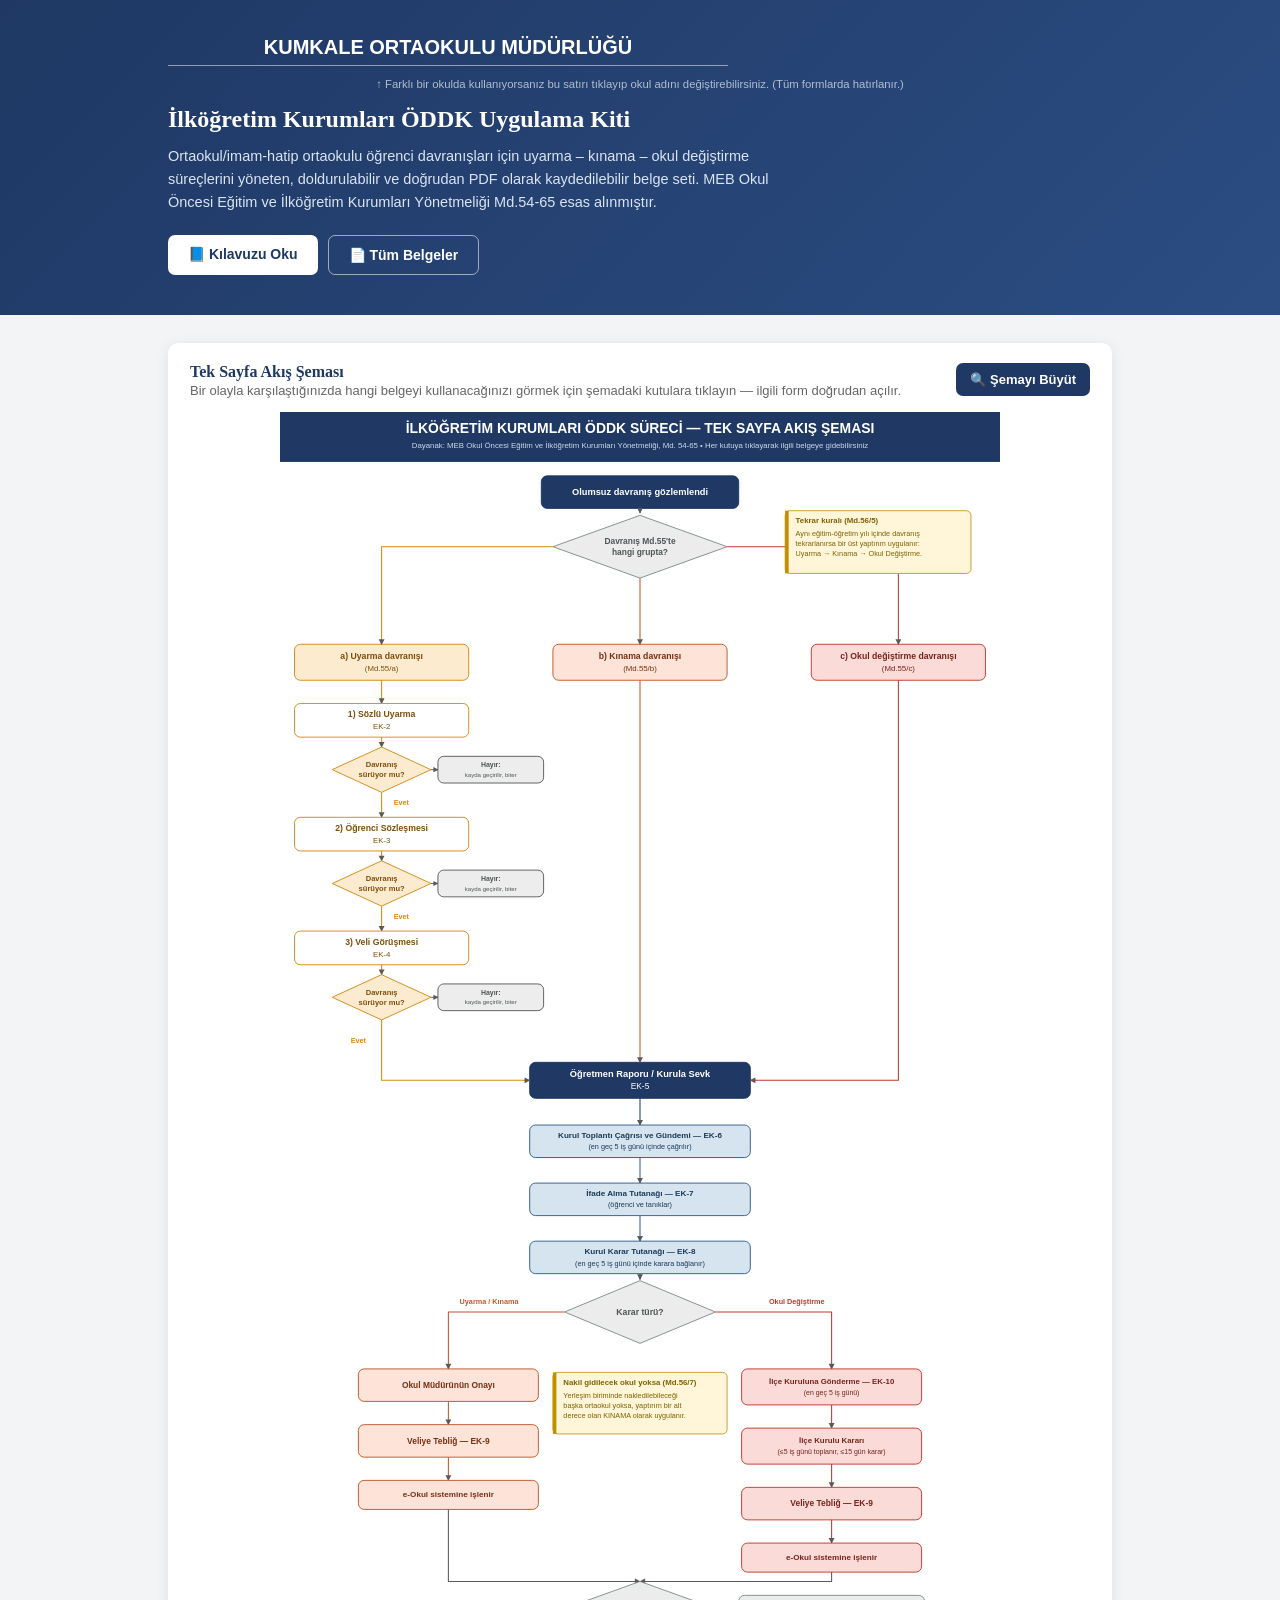
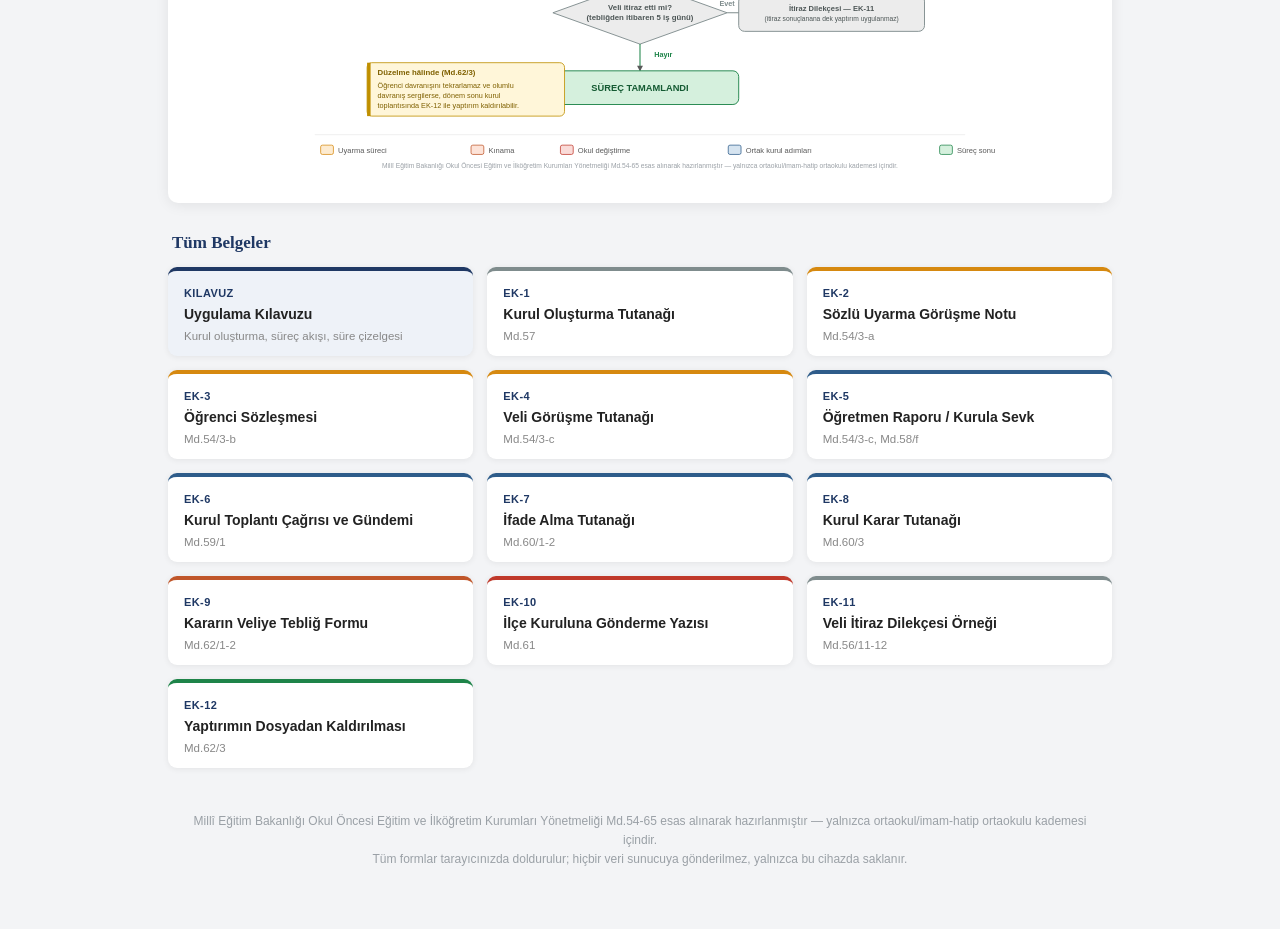
==== commit 874bbadf: "Akış şeması: Kınama kutusundan inen ok gereksiz kaymadan kurtarılıp düz hâle getirildi" ====
--- a/index.html
+++ b/index.html
@@ -226,7 +226,7 @@
 <text x="620.0" y="1166.62" text-anchor="middle" font-family="Calibri, Arial, sans-serif" font-size="14.5" font-weight="400" fill="#FFFFFF">EK-5</text></a>
 <path d="M 175 1047 L 175 1151 L 430.0 1151" fill="none" stroke="#D68910" stroke-width="1.8" marker-end="url(#arrow)"/>
 <text x="135" y="1087" text-anchor="middle" font-family="Calibri, Arial, sans-serif" font-size="12.5" font-weight="600" fill="#D68910">Evet</text>
-<path d="M 620.0 462 L 620.0 1080 L 580.0 1080 L 580.0 1120" fill="none" stroke="#C0562A" stroke-width="1.8" marker-end="url(#arrow)"/>
+<line x1="620.0" y1="462" x2="620.0" y2="1120" stroke="#C0562A" stroke-width="1.8" marker-end="url(#arrow)"/>
 <path d="M 1065 462 L 1065 1151 L 810.0 1151" fill="none" stroke="#C0392B" stroke-width="1.8" marker-end="url(#arrow)"/>
 <line x1="620.0" y1="1182" x2="620.0" y2="1228" stroke="#1F3864" stroke-width="1.8" marker-end="url(#arrow)"/>
 <a href="ek/ek-06.html" class="hotspot"><title>EK-6: Kurul Toplantı Çağrısı ve Gündemi</title><rect x="430.0" y="1228" width="380" height="56" rx="10" fill="#D6E4F0" stroke="#2E5C8A" stroke-width="1.6"/>
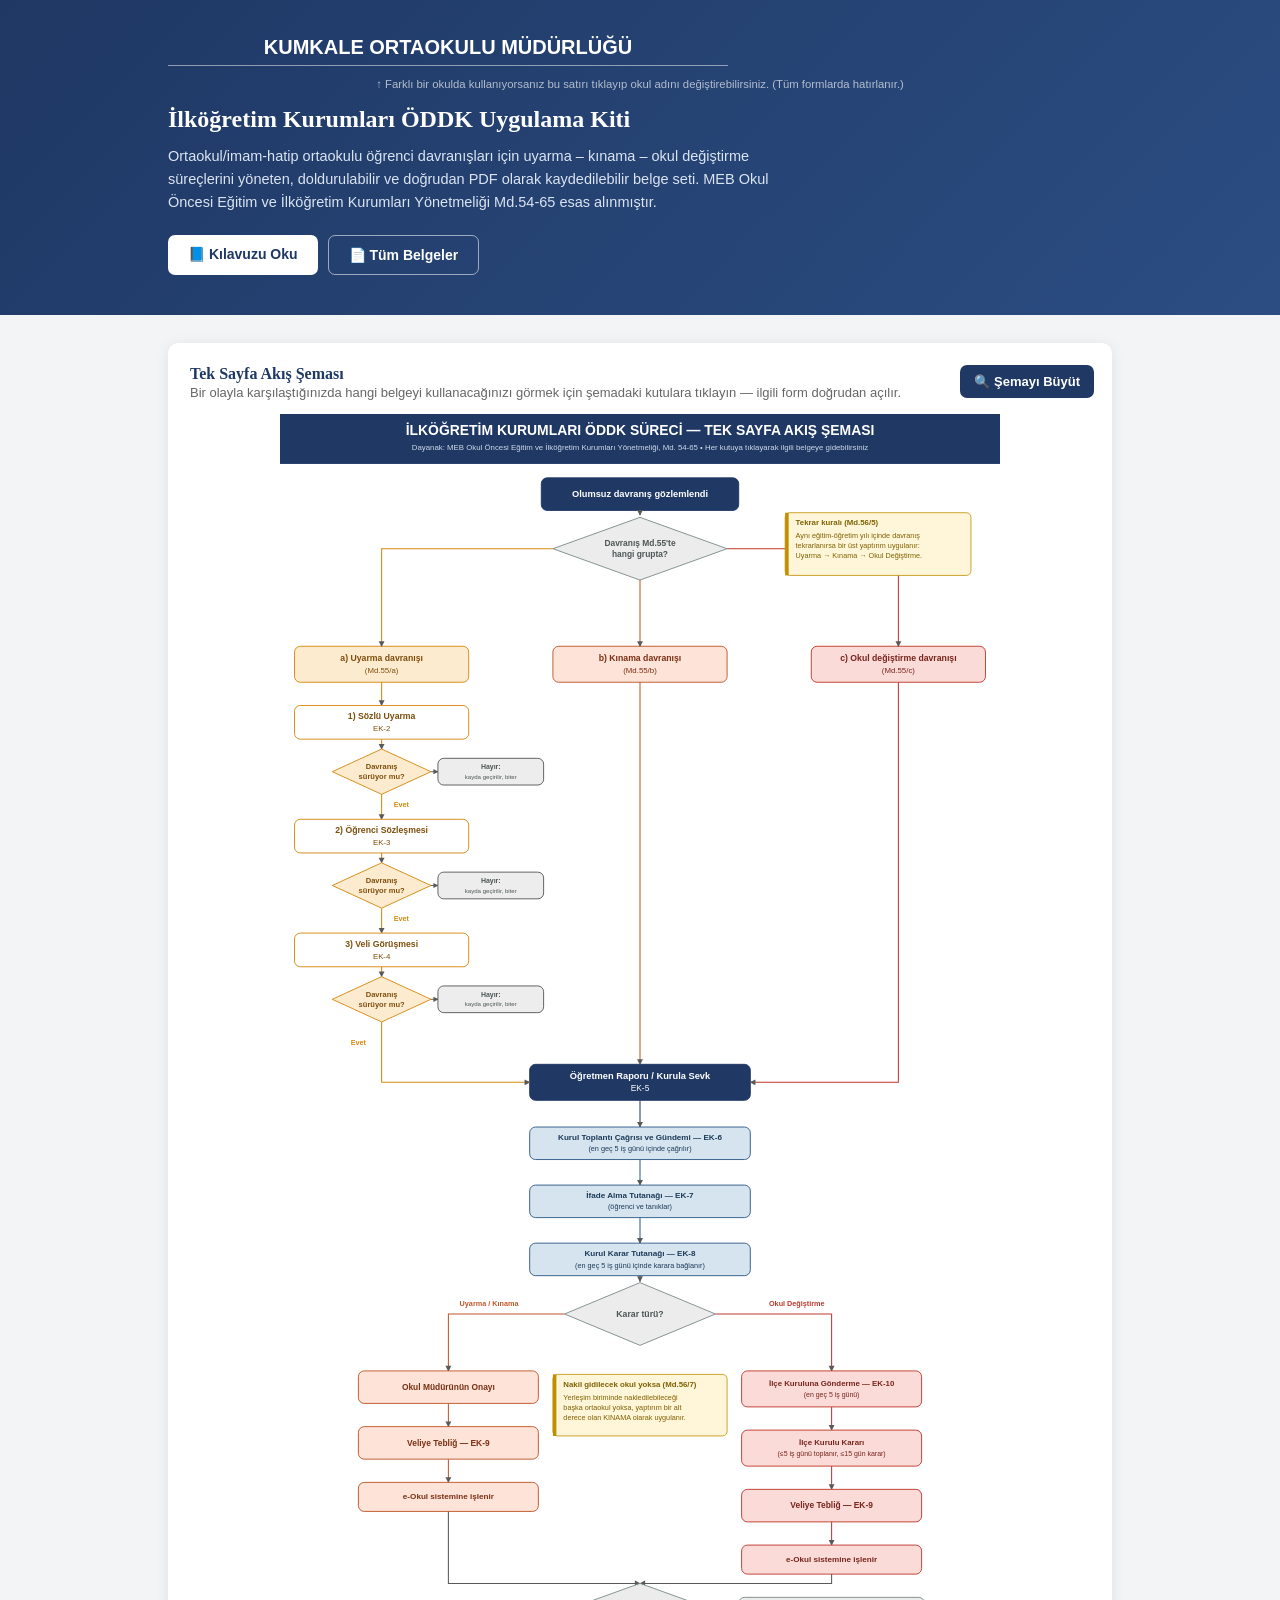
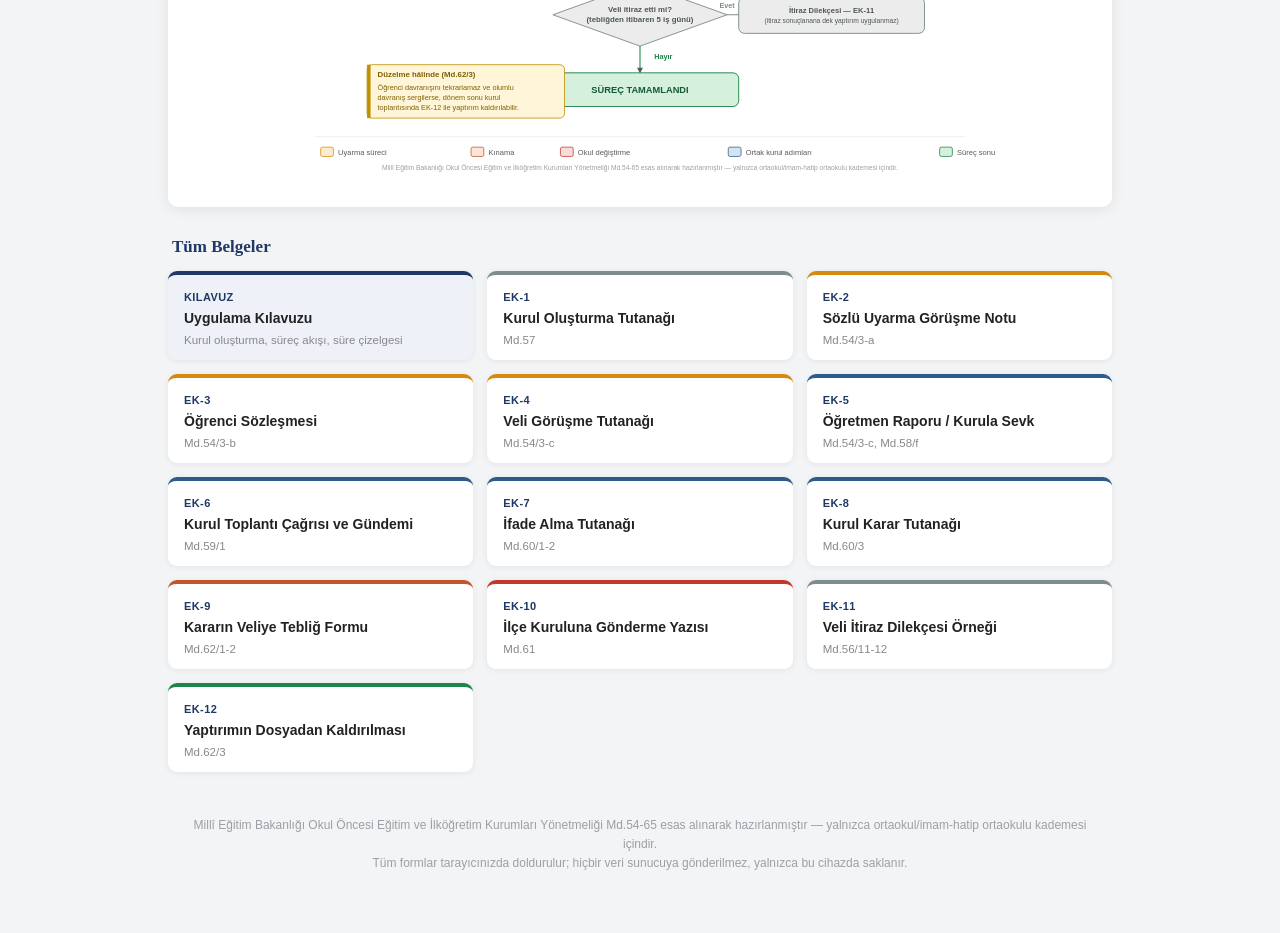
==== commit 55710c8e: "Ana sayfa: akış şeması kartının sol hizası üst banner ile eşitlendi" ====
--- a/index.html
+++ b/index.html
@@ -46,10 +46,10 @@
     background:#fff;
     border-radius: 10px;
     box-shadow: 0 2px 14px rgba(0,0,0,0.08);
-    padding: 18px;
+    padding: 20px 0;
     margin-bottom: 30px;
   }
-  .diagram-card .head-row{ display:flex; align-items:flex-start; justify-content:space-between; gap:14px; flex-wrap:wrap; }
+  .diagram-card .head-row{ display:flex; align-items:flex-start; justify-content:space-between; gap:14px; flex-wrap:wrap; padding: 0 18px; }
   .diagram-card h2{ font-size: 16px; color:#1F3864; margin: 2px 4px 2px; font-family: Georgia, serif;}
   .diagram-card .desc{ font-size: 13px; color:#666; margin: 0 4px 14px; }
   .zoom-btn{
@@ -57,10 +57,10 @@
     display:inline-flex; align-items:center; gap:6px;
     background:#1F3864; color:#fff; border:none; border-radius:7px;
     font-family: Arial, sans-serif; font-size: 13px; font-weight:700;
-    padding: 9px 14px; cursor:pointer; margin: 2px 4px 0 0;
+    padding: 9px 14px; cursor:pointer; margin: 2px 0 0 0;
   }
   .zoom-btn:hover{ background:#2b4d82; }
-  .diagram-frame{ width:100%; overflow-x:auto; border-radius:6px; }
+  .diagram-frame{ width:100%; overflow-x:auto; border-radius:6px; padding: 0 18px; }
   .diagram-frame svg.diagram-svg{ width: 100%; max-width: 720px; display:block; margin: 0 auto; height: auto; cursor: zoom-in; }
 
   .diagram-backdrop{
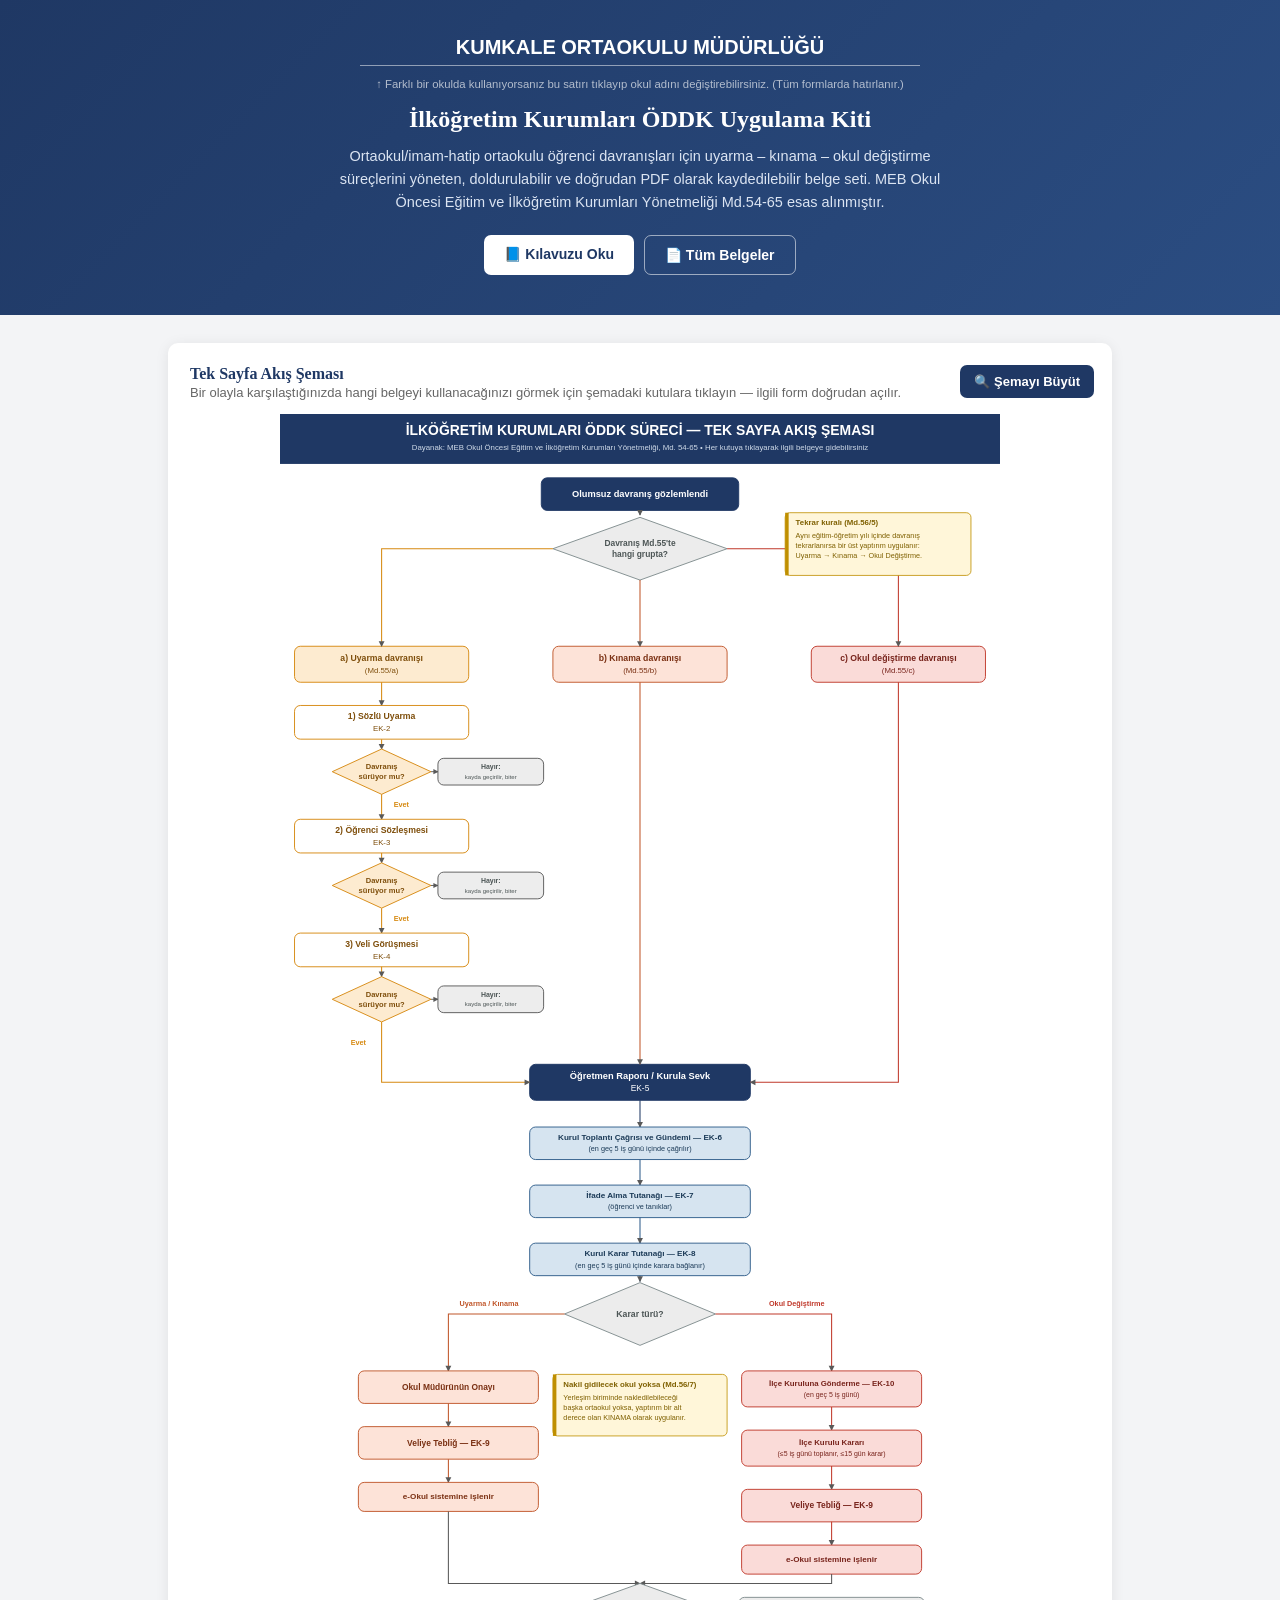
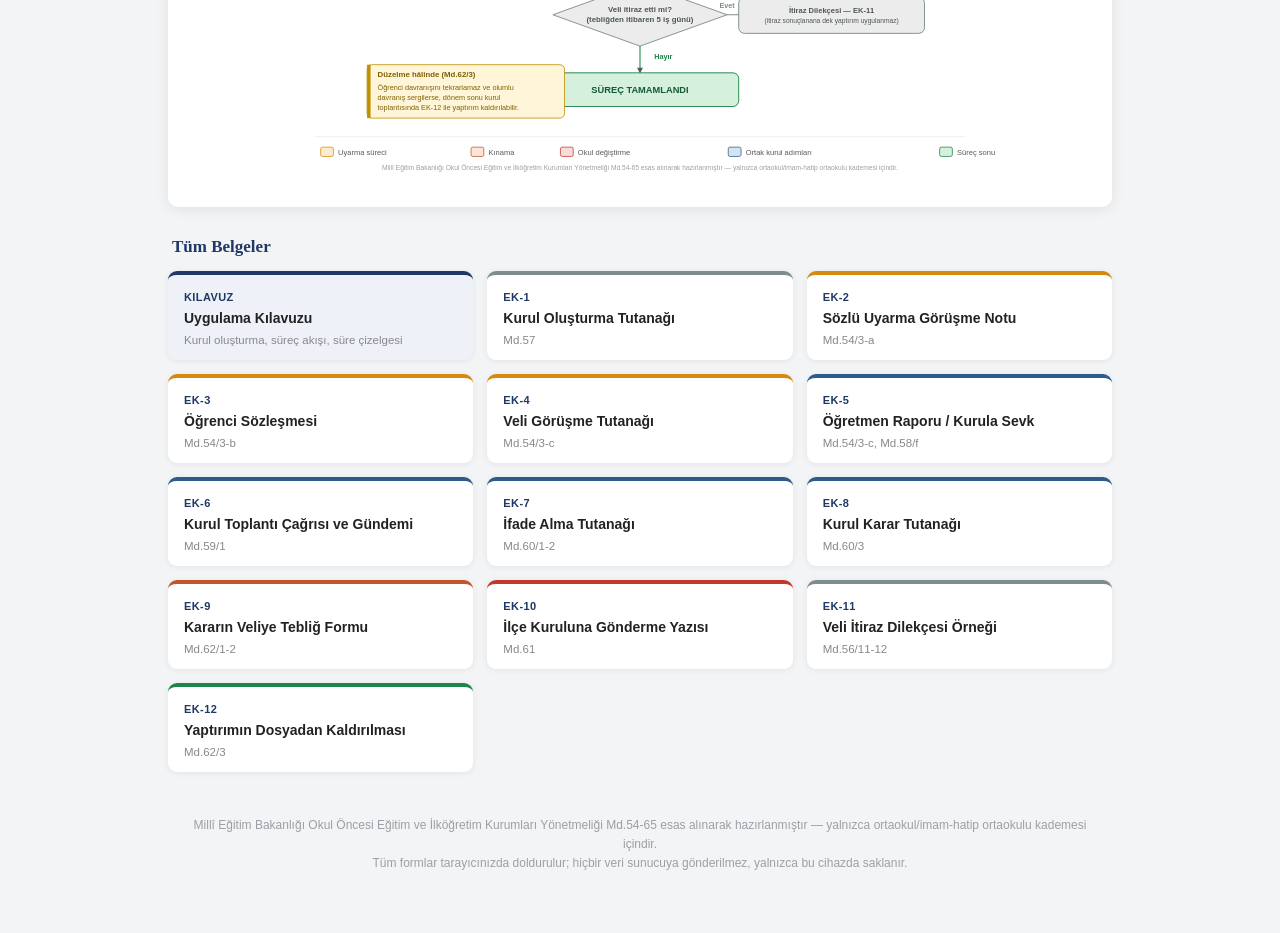
==== commit 061e3bf6: "Hero bolumu: baslik, aciklama ve butonlar ortalandi (bos alan sorunu giderildi)" ====
--- a/index.html
+++ b/index.html
@@ -15,17 +15,18 @@
     padding: 34px 0 40px;
     margin-bottom: 28px;
   }
-  .hero .wrap{ display:flex; flex-direction:column; gap: 10px; }
+  .hero .wrap{ display:flex; flex-direction:column; gap: 10px; align-items:center; text-align:center; }
   .hero .school-line{
     color:#fff;
     border-bottom: 1px solid rgba(255,255,255,0.5);
     font-size: 15pt;
     max-width: 560px;
+    margin: 0 auto;
   }
   .hero .school-hint{ color: rgba(255,255,255,0.65); }
-  .hero h1{ color:#fff; font-size: 24px; text-align:left; margin: 6px 0 2px; letter-spacing:0; font-family: Georgia, serif;}
-  .hero p{ margin: 0; font-size: 14.5px; line-height:1.6; color: #dbe4f2; max-width: 640px; }
-  .hero .actions{ margin-top: 10px; display:flex; gap: 10px; flex-wrap: wrap; }
+  .hero h1{ color:#fff; font-size: 24px; text-align:center; margin: 6px 0 2px; letter-spacing:0; font-family: Georgia, serif;}
+  .hero p{ margin: 0 auto; font-size: 14.5px; line-height:1.6; color: #dbe4f2; max-width: 640px; text-align:center; }
+  .hero .actions{ margin-top: 10px; display:flex; gap: 10px; flex-wrap: wrap; justify-content:center; }
   .hero .actions a{
     display:inline-block;
     background: #fff;
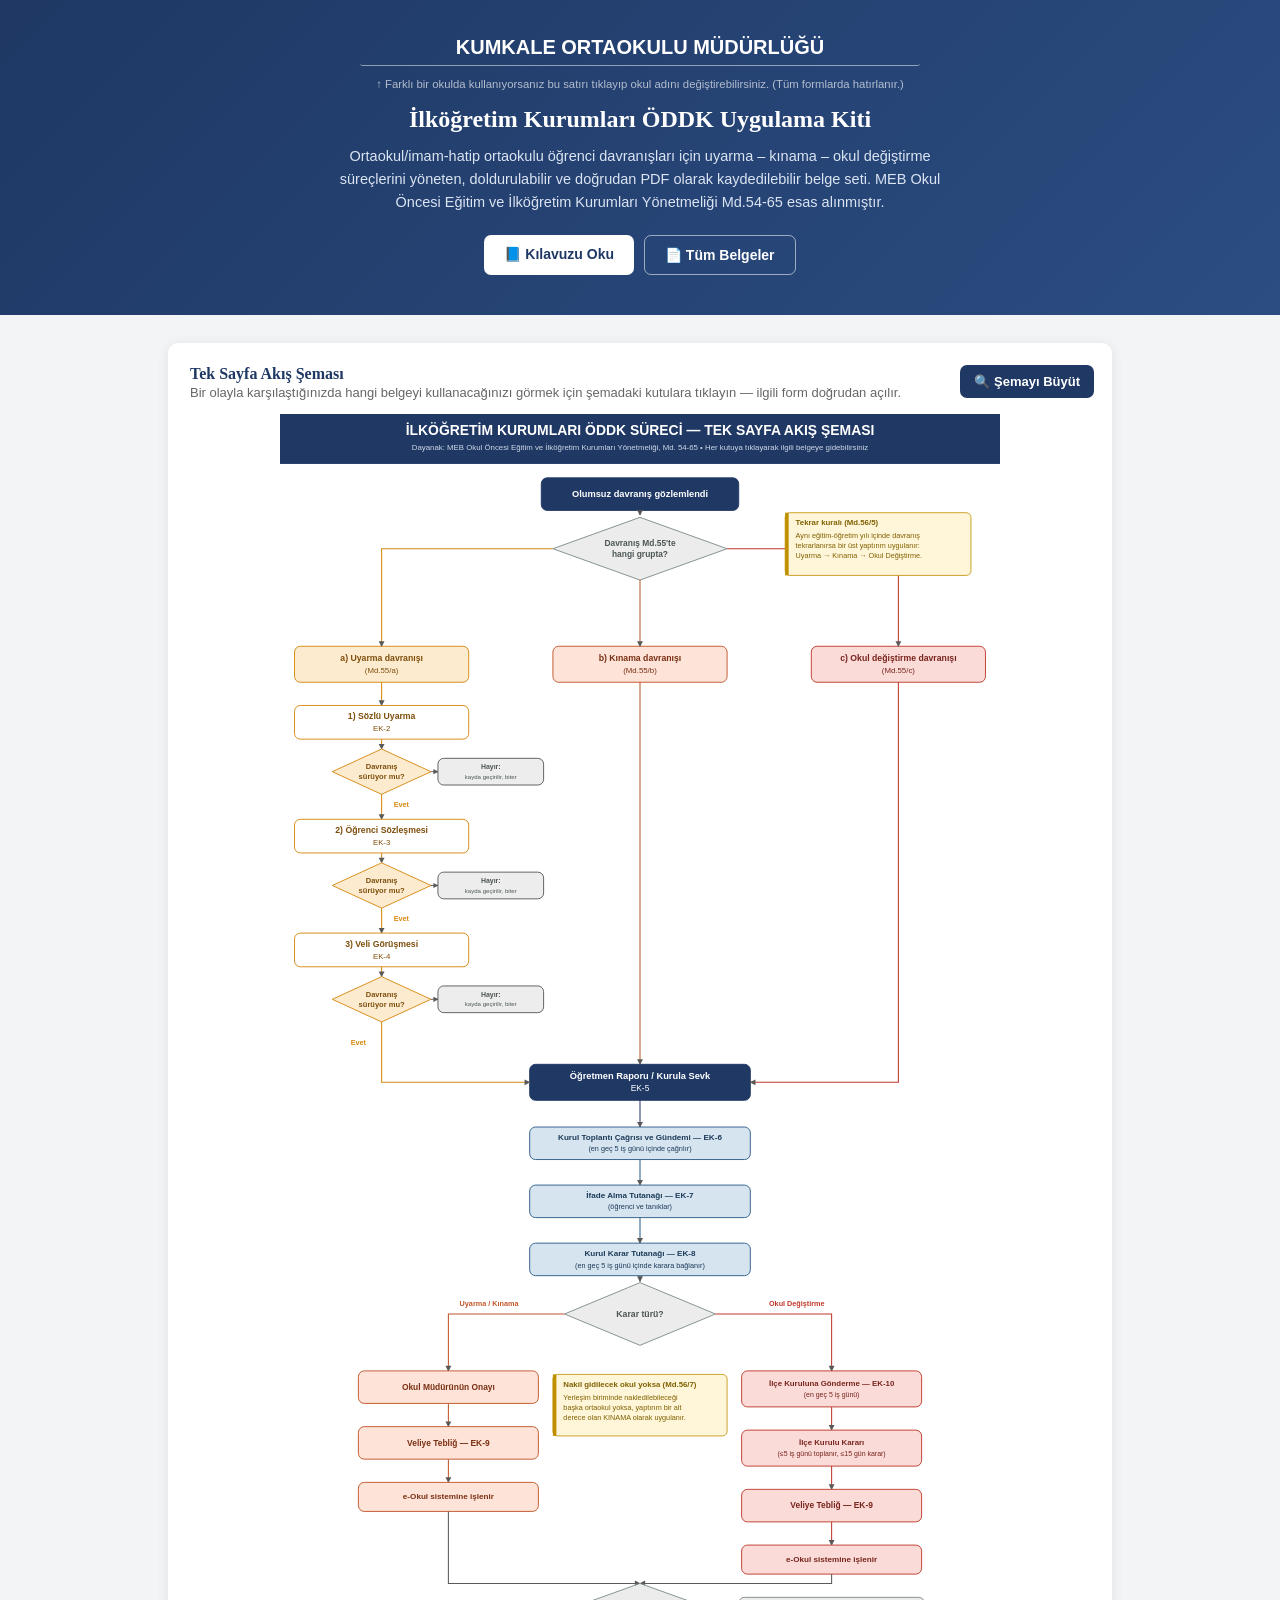
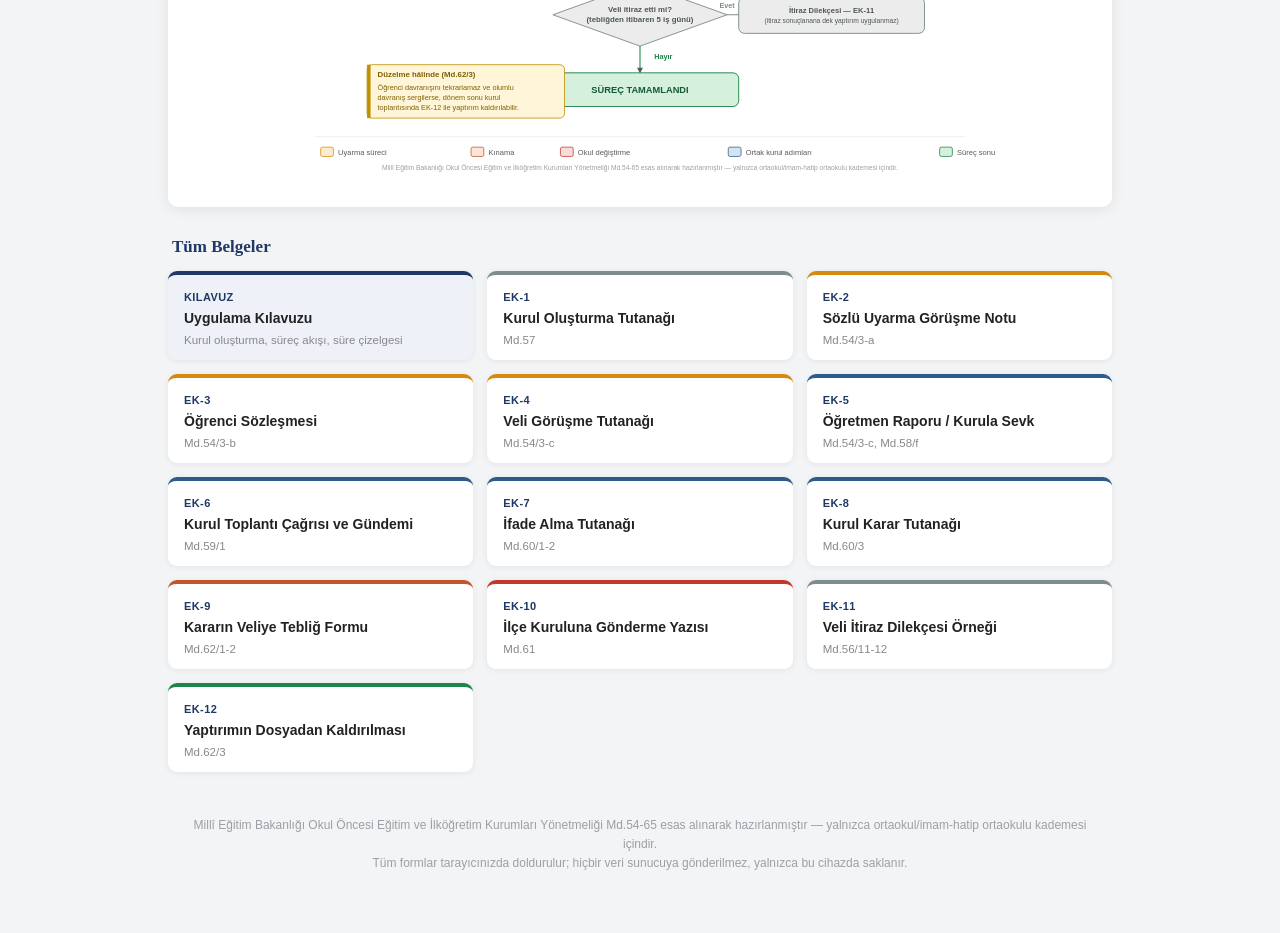
==== commit bcccd6e2: "Fix: hero bolumunde okul adi hover/focus arka plani seffaf beyaza cevrildi (beyaz yazi kontrasti ici" ====
--- a/index.html
+++ b/index.html
@@ -22,6 +22,12 @@
     font-size: 15pt;
     max-width: 560px;
     margin: 0 auto;
+    outline: none;
+    cursor: text;
+    border-radius: 3px;
+  }
+  .hero .school-line:hover, .hero .school-line:focus{
+    background: rgba(255,255,255,0.14);
   }
   .hero .school-hint{ color: rgba(255,255,255,0.65); }
   .hero h1{ color:#fff; font-size: 24px; text-align:center; margin: 6px 0 2px; letter-spacing:0; font-family: Georgia, serif;}
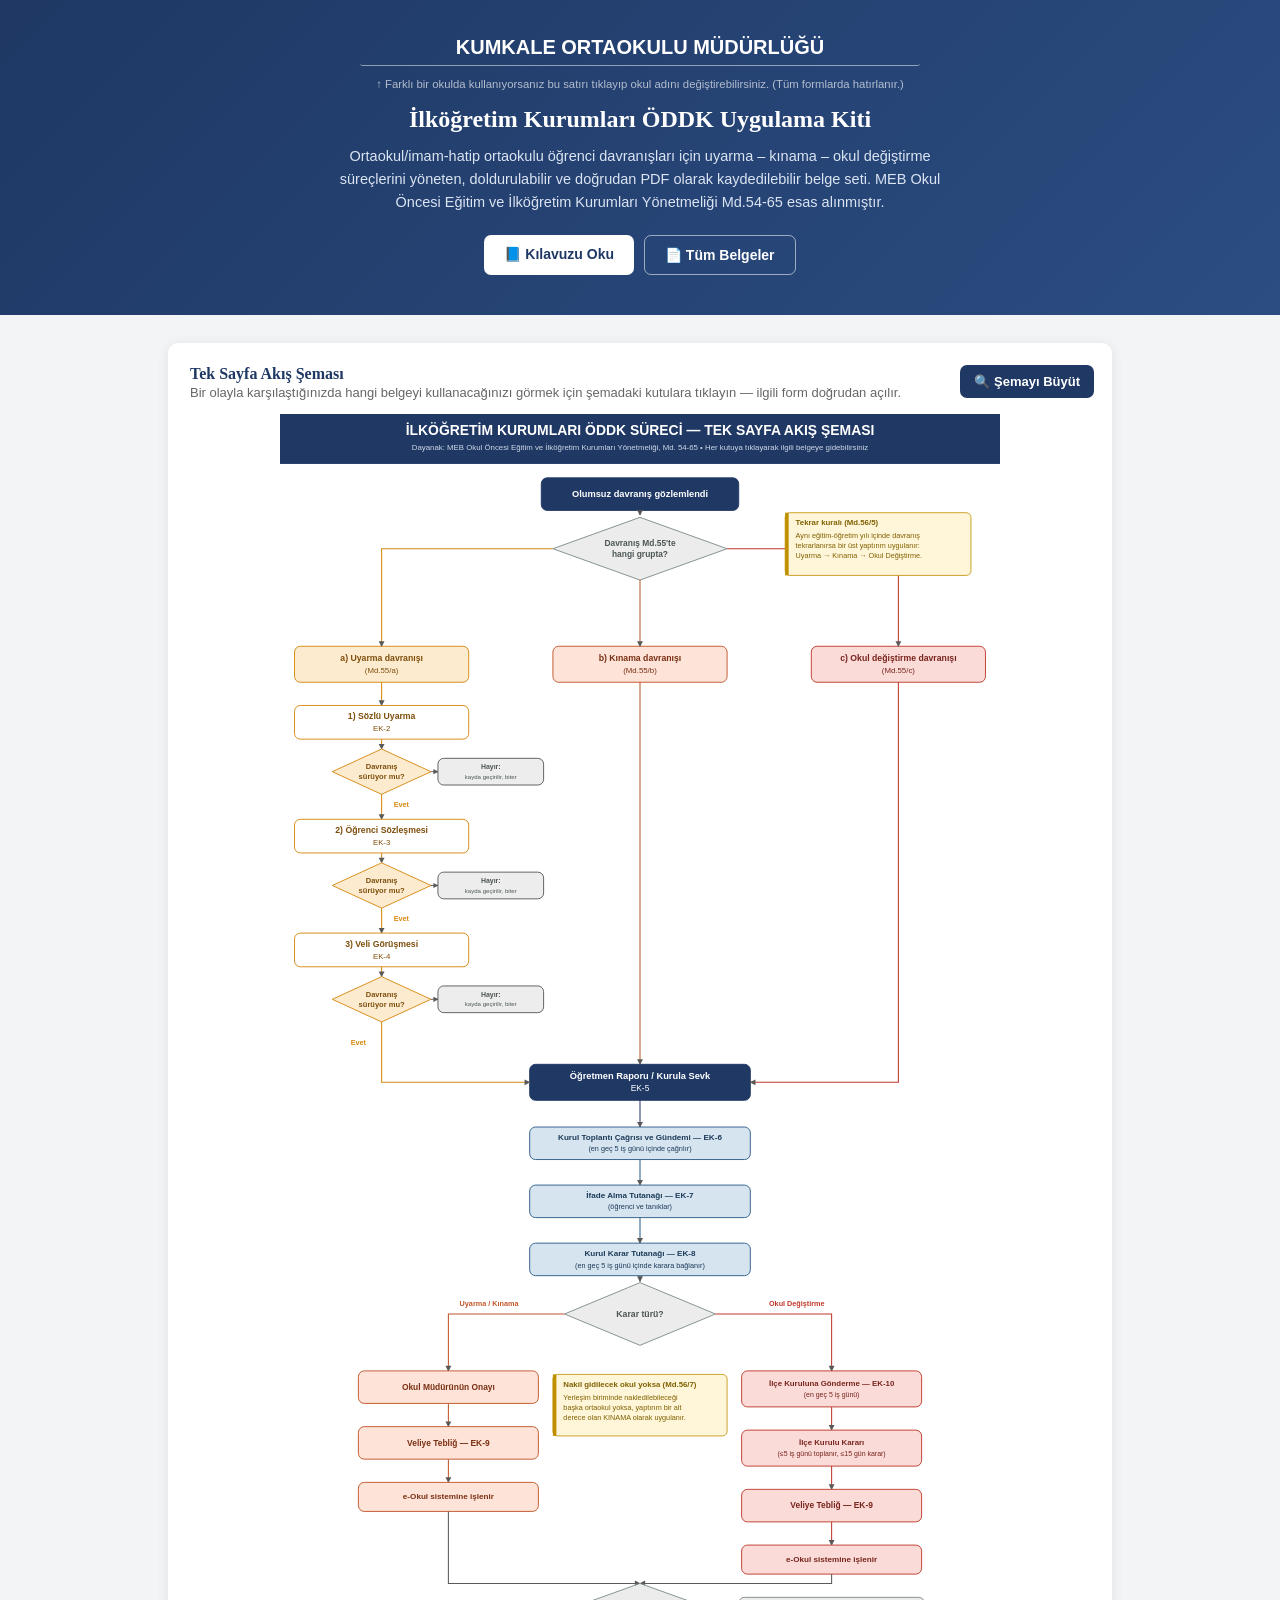
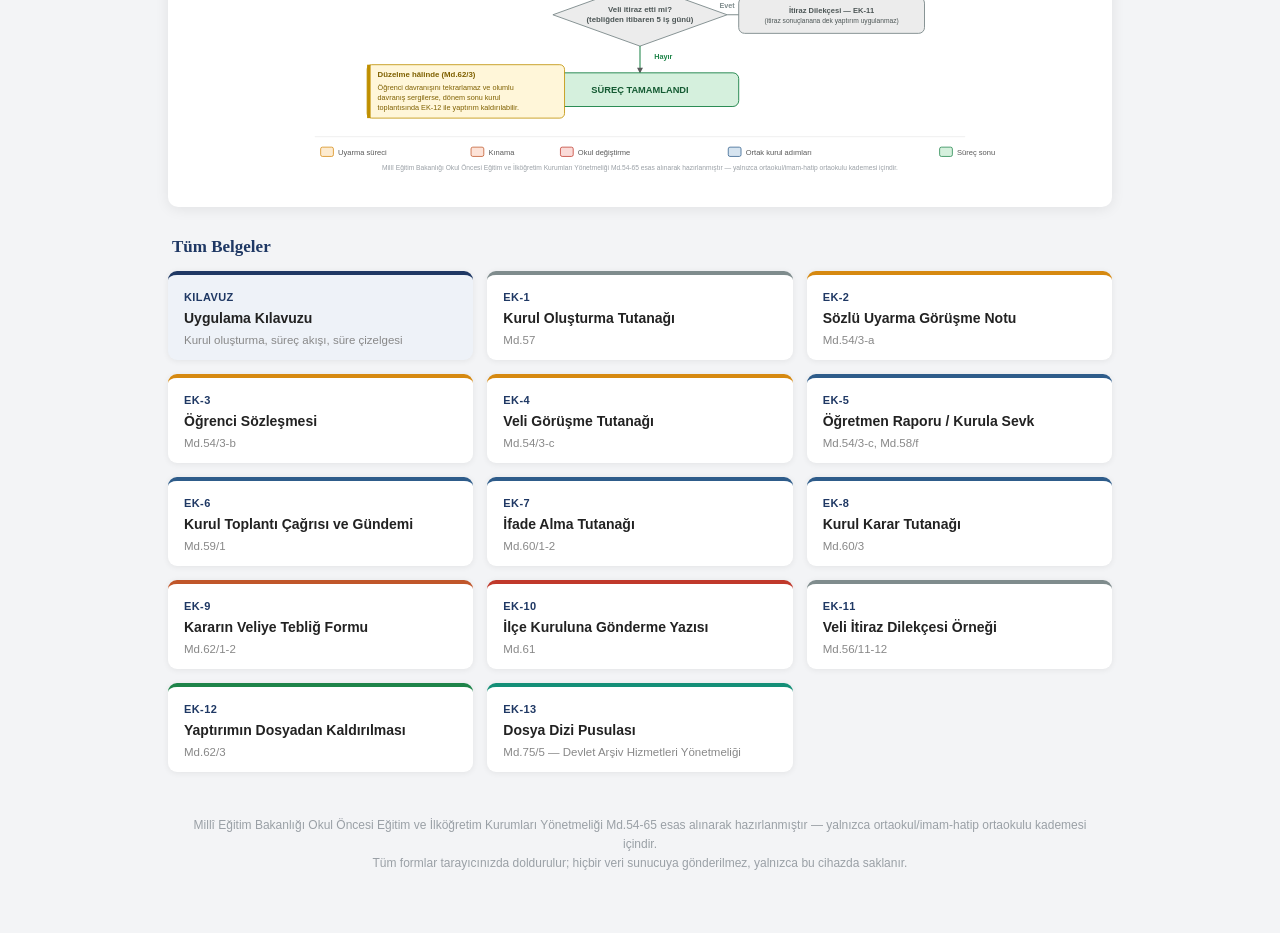
==== commit c98faade: "EK-13 eklendi: Dosya Dizi Pusulası (Md.75/5 - Devlet Arşiv Hizmetleri Hakkında Yönetmelik) - Öğrenci" ====
--- a/index.html
+++ b/index.html
@@ -127,6 +127,7 @@
   .card.red{ border-top-color:#C0392B; }
   .card.gray{ border-top-color:#7F8C8D; }
   .card.green{ border-top-color:#1E8449; }
+  .card.teal{ border-top-color:#148F77; }
 
   footer{ text-align:center; font-size:12px; color:#9aa0a6; margin-top: 44px; padding: 0 16px; line-height:1.6;}
 </style>
@@ -403,6 +404,11 @@
         <span class="title">Yaptırımın Dosyadan Kaldırılması</span>
         <span class="sub">Md.62/3</span>
       </a>
+      <a class="card teal" href="ek/ek-13.html">
+        <span class="tag">EK-13</span>
+        <span class="title">Dosya Dizi Pusulası</span>
+        <span class="sub">Md.75/5 — Devlet Arşiv Hizmetleri Yönetmeliği</span>
+      </a>
     </div>
 
     <footer>
--- a/assets/style.css
+++ b/assets/style.css
@@ -110,7 +110,7 @@
 table.meta{ width:100%; border-collapse:collapse; margin-bottom:14px; font-size:11pt; }
 table.meta td{ border:1px solid var(--line); padding:6px 8px; vertical-align:middle; }
 table.meta td.label{ font-weight:bold; width:36%; background:var(--accent-bg); font-family: Arial, sans-serif; font-size: 10pt;}
-table.meta input[type=text], table.meta input[type=date], table.meta input[type=time], table.meta select{
+table.meta input[type=text], table.meta input[type=date], table.meta input[type=time], table.meta input[type=tel], table.meta select{
   width:100%; border:none; background:transparent; font-family:inherit; font-size:11pt; outline:none; padding:2px;
 }
 
@@ -186,6 +186,33 @@
 .dyn-row:hover .dyn-remove.show{ opacity: .8; }
 .dyn-remove.show{ opacity: .35; }
 .dyn-remove:hover{ opacity: 1 !important; }
+
+/* ---------------- Dizi pusulası tablosu (çok sütunlu, satır ekle/sil) ---------------- */
+table.dizi-table{ width:100%; border-collapse:collapse; margin: 10px 0 8px; font-size: 10pt; table-layout: fixed; }
+table.dizi-table th{
+  background: var(--navy); color:#fff; font-family: Arial, sans-serif; font-size: 9.5pt; font-weight:700;
+  padding: 6px 6px; text-align:left; border: 1px solid var(--navy);
+}
+table.dizi-table td{ border: 1px solid var(--line); padding: 3px 6px; vertical-align:middle; }
+table.dizi-table td.dizi-num{ text-align:center; font-weight:700; color: var(--navy); width: 5%; }
+table.dizi-table input[type=text], table.dizi-table input[type=date]{
+  width:100%; border:none; background:transparent; font-family:inherit; font-size:10pt; outline:none; padding:2px;
+}
+table.dizi-table input[type=number]{
+  width:100%; border:none; background:transparent; font-family:inherit; font-size:10pt; outline:none; padding:2px; text-align:center;
+}
+table.dizi-table tfoot td{ font-weight:700; background: var(--accent-bg, #F2F2F2); font-family: Arial, sans-serif; font-size: 9.7pt; }
+.dizi-remove{
+  flex: 0 0 auto; border:none; background:transparent; color:#b3492f; font-size:16px; line-height:1;
+  cursor:pointer; padding:2px 4px; opacity:.35; transition: opacity .15s ease; font-family: Arial, sans-serif;
+}
+.dizi-remove:hover{ opacity:1; }
+.dizi-remove.show{ display:inline-block; }
+.dizi-add-row{
+  font-family: Arial, sans-serif; font-size:12.5px; font-weight:700; color: var(--navy);
+  background:#eef2f8; border:1px solid #c7d3e3; border-radius:6px; padding:6px 12px; cursor:pointer; margin-bottom: 14px;
+}
+.dizi-add-row:hover{ background:#dde6f3; }
 
 /* ---------------- Note / info boxes (dismissible) ---------------- */
 .note-box{
@@ -244,8 +271,25 @@
   textarea, input{ border-color:#000 !important; }
   textarea{ overflow: visible !important; resize: none !important; }
   .dyn-remove{ display:none; }
+  .dizi-remove, .dizi-add-row{ display:none; }
   .note-close{ display:none; }
   a.hotspot{ outline:none !important; }
+}
+
+/* ---------------- Alt bilgi: yazdırmada her sayfanın altına sabitlenir ----------------
+   position:fixed, yazdırma motorunda (Chrome/Firefox) sayfa kutusuna göre konumlanır ve
+   her fiziksel sayfada otomatik olarak tekrarlanır. .page'in alt boşluğu, içeriğin bu
+   sabit alt bilgiyle çakışmaması için ayrılmıştır. */
+@media print{
+  .foot{
+    position: fixed;
+    bottom: 0;
+    left: 0;
+    right: 0;
+    margin-top: 0;
+    background: var(--paper);
+  }
+  .page{ padding-bottom: 16mm; }
 }
 
 @media (max-width: 780px){
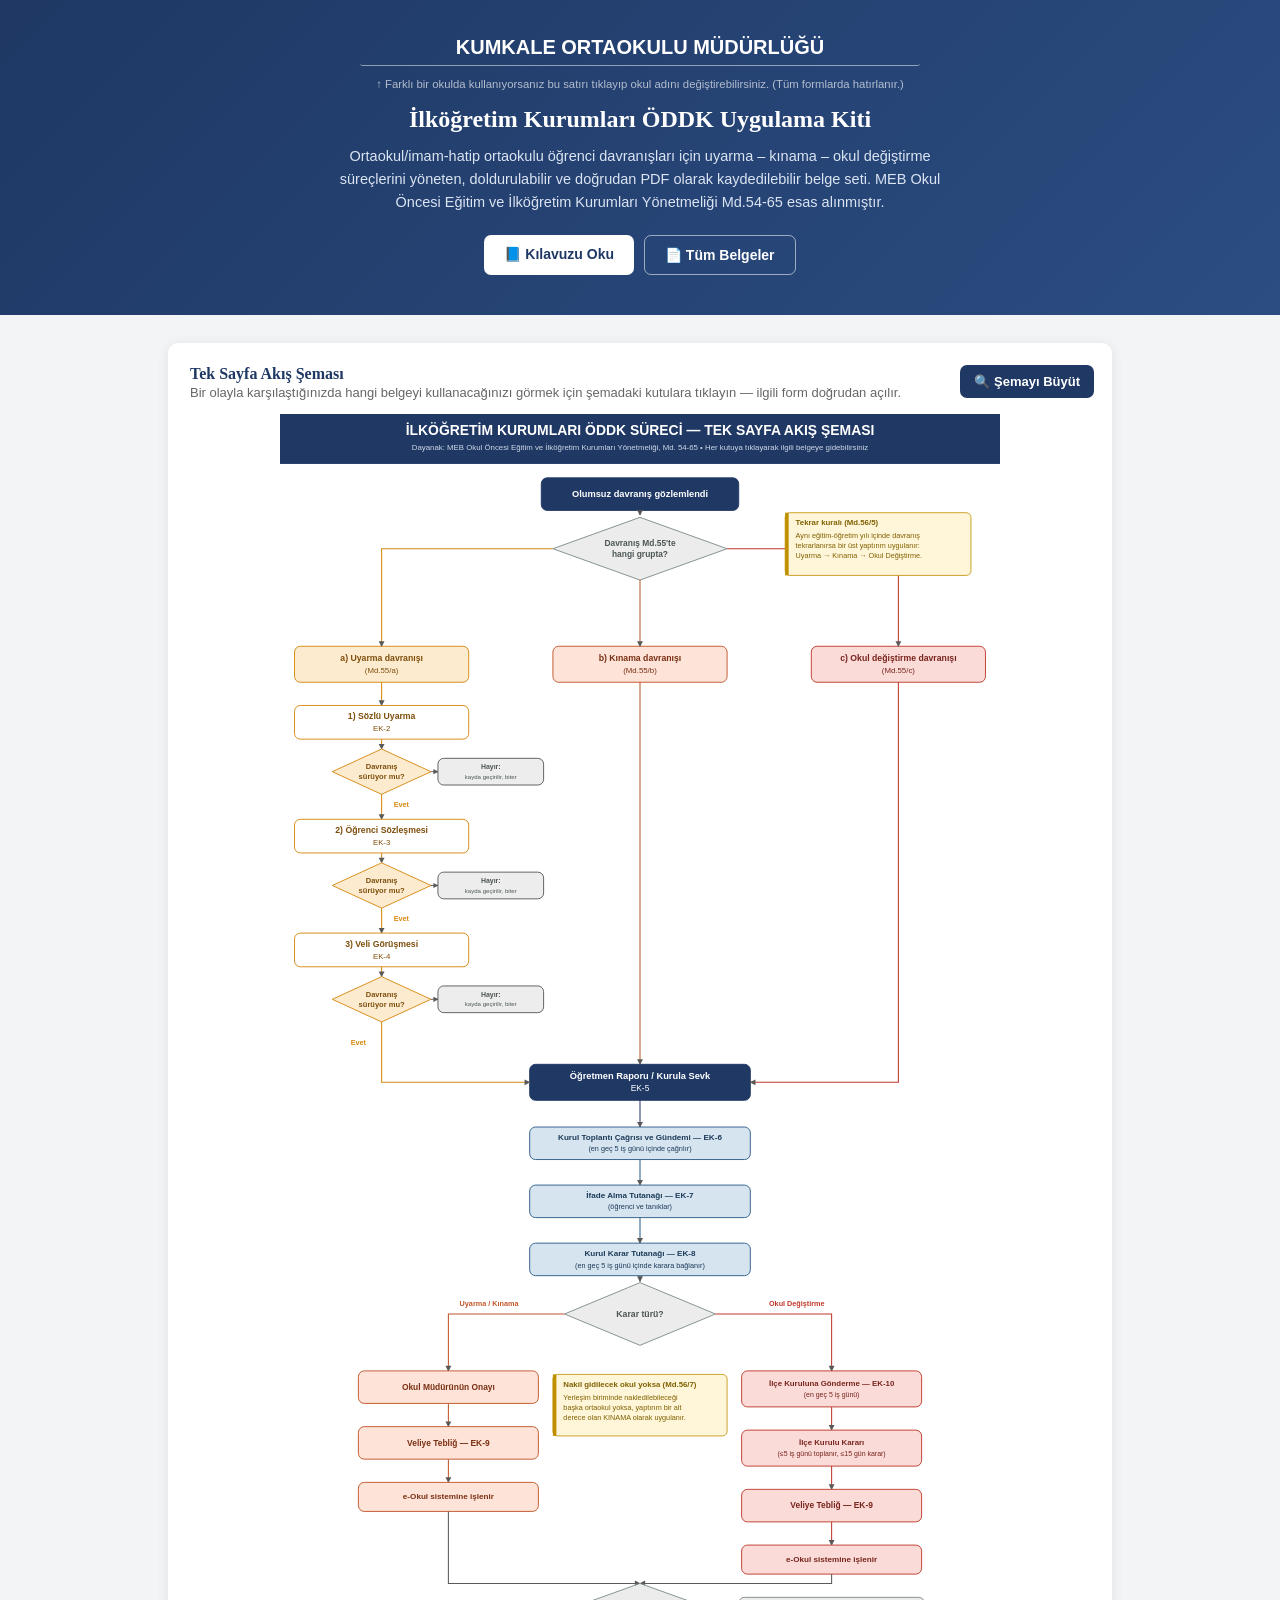
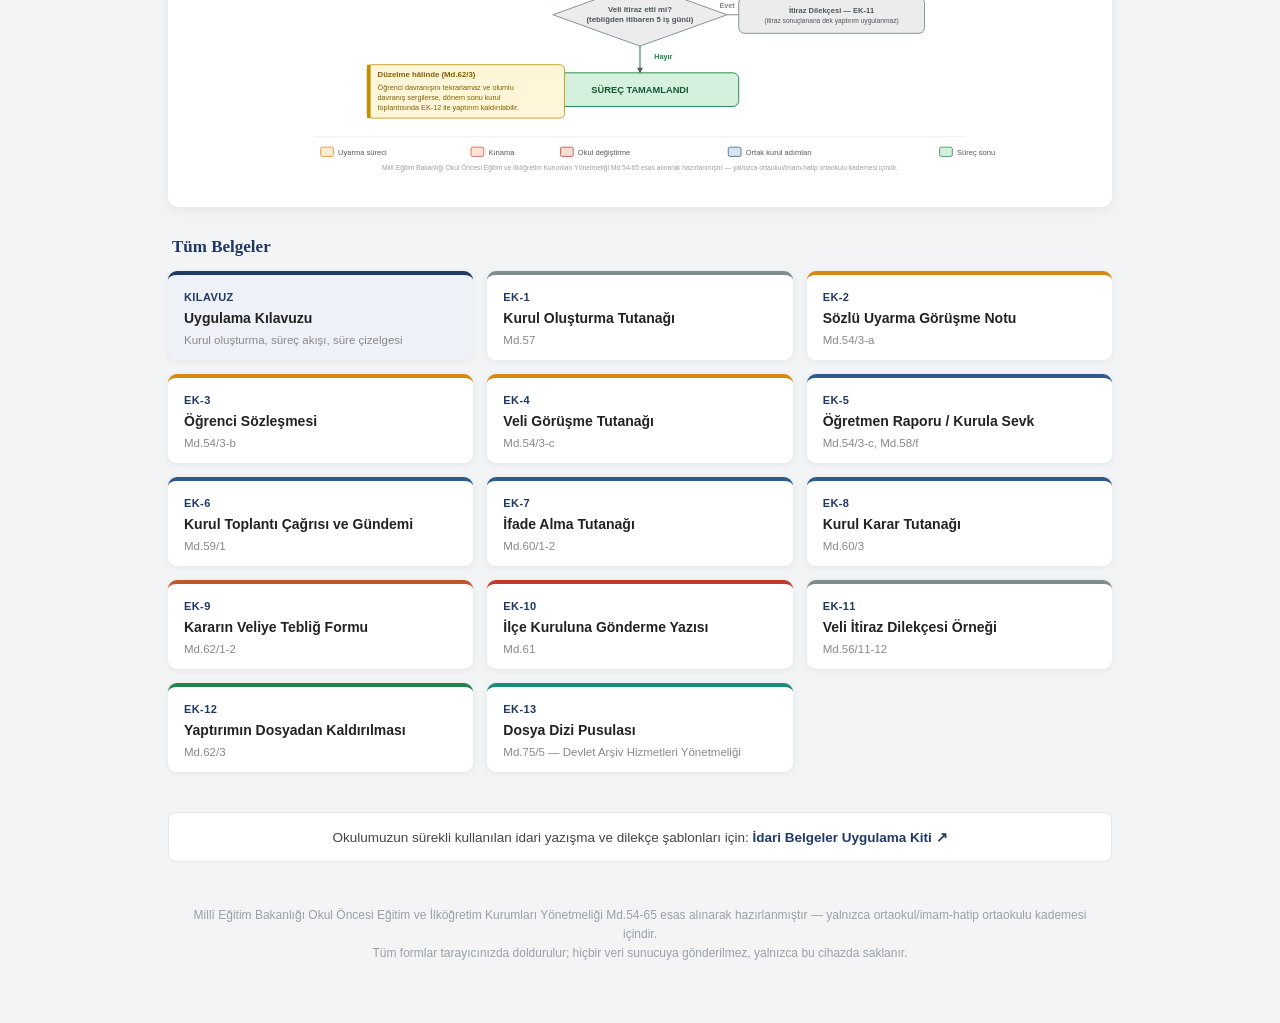
==== commit 70c320e1: "Ana sayfaya İdari Belgeler Uygulama Kiti'ne (okul sitesi resmi sayfası) atıf/bağlantı eklendi" ====
--- a/index.html
+++ b/index.html
@@ -130,6 +130,13 @@
   .card.teal{ border-top-color:#148F77; }
 
   footer{ text-align:center; font-size:12px; color:#9aa0a6; margin-top: 44px; padding: 0 16px; line-height:1.6;}
+  .also-see{
+    max-width: 980px; margin: 40px auto 0; padding: 16px 20px;
+    background:#fff; border:1px solid #e3e6ea; border-radius:8px;
+    text-align:center; font-size:13.5px; color:#444;
+  }
+  .also-see a{ color:#1F3864; font-weight:700; text-decoration:none; }
+  .also-see a:hover{ text-decoration:underline; }
 </style>
 </head>
 <body>
@@ -411,6 +418,11 @@
       </a>
     </div>
 
+    <div class="also-see">
+      Okulumuzun sürekli kullanılan idari yazışma ve dilekçe şablonları için:
+      <a href="https://kumkaleortaokulu.meb.k12.tr/icerikler/formsablonlar_17658354.html" target="_blank" rel="noopener">İdari Belgeler Uygulama Kiti ↗</a>
+    </div>
+
     <footer>
       Millî Eğitim Bakanlığı Okul Öncesi Eğitim ve İlköğretim Kurumları Yönetmeliği Md.54-65 esas alınarak hazırlanmıştır — yalnızca ortaokul/imam-hatip ortaokulu kademesi içindir.<br>
       Tüm formlar tarayıcınızda doldurulur; hiçbir veri sunucuya gönderilmez, yalnızca bu cihazda saklanır.
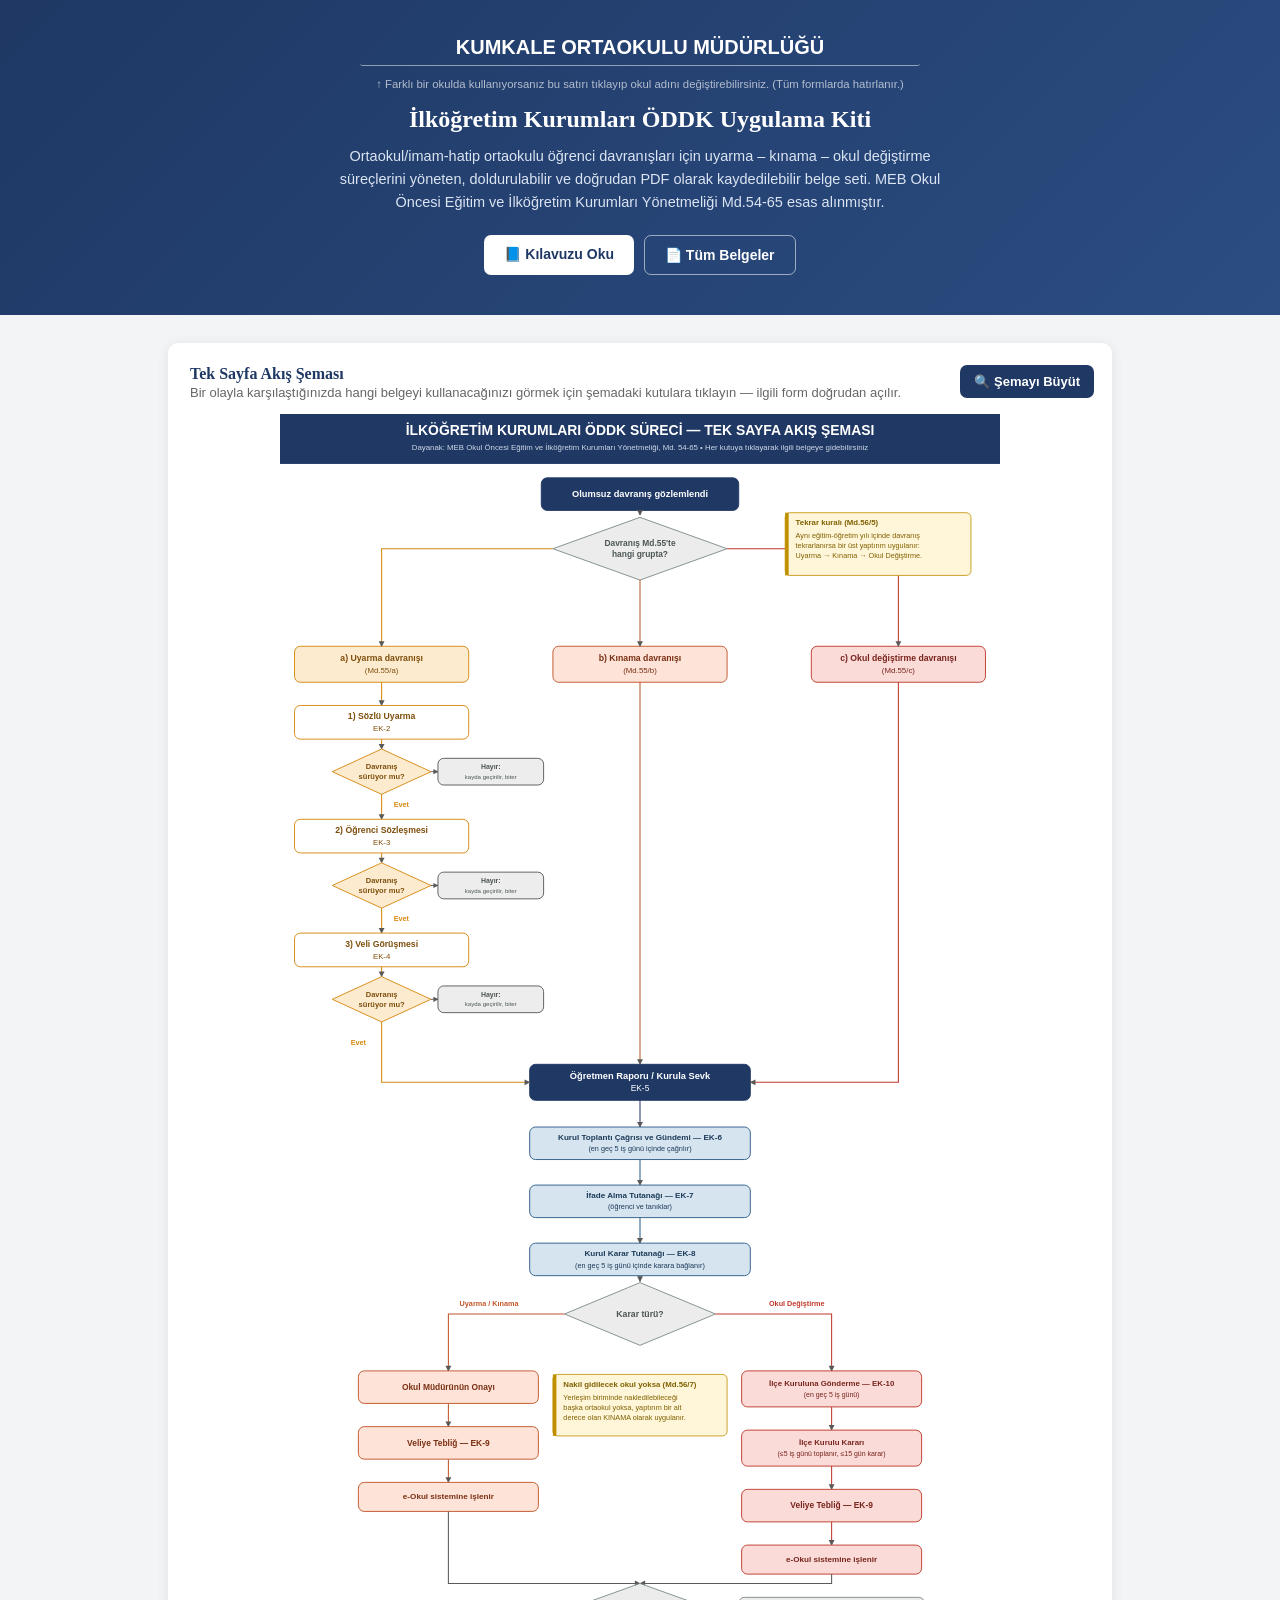
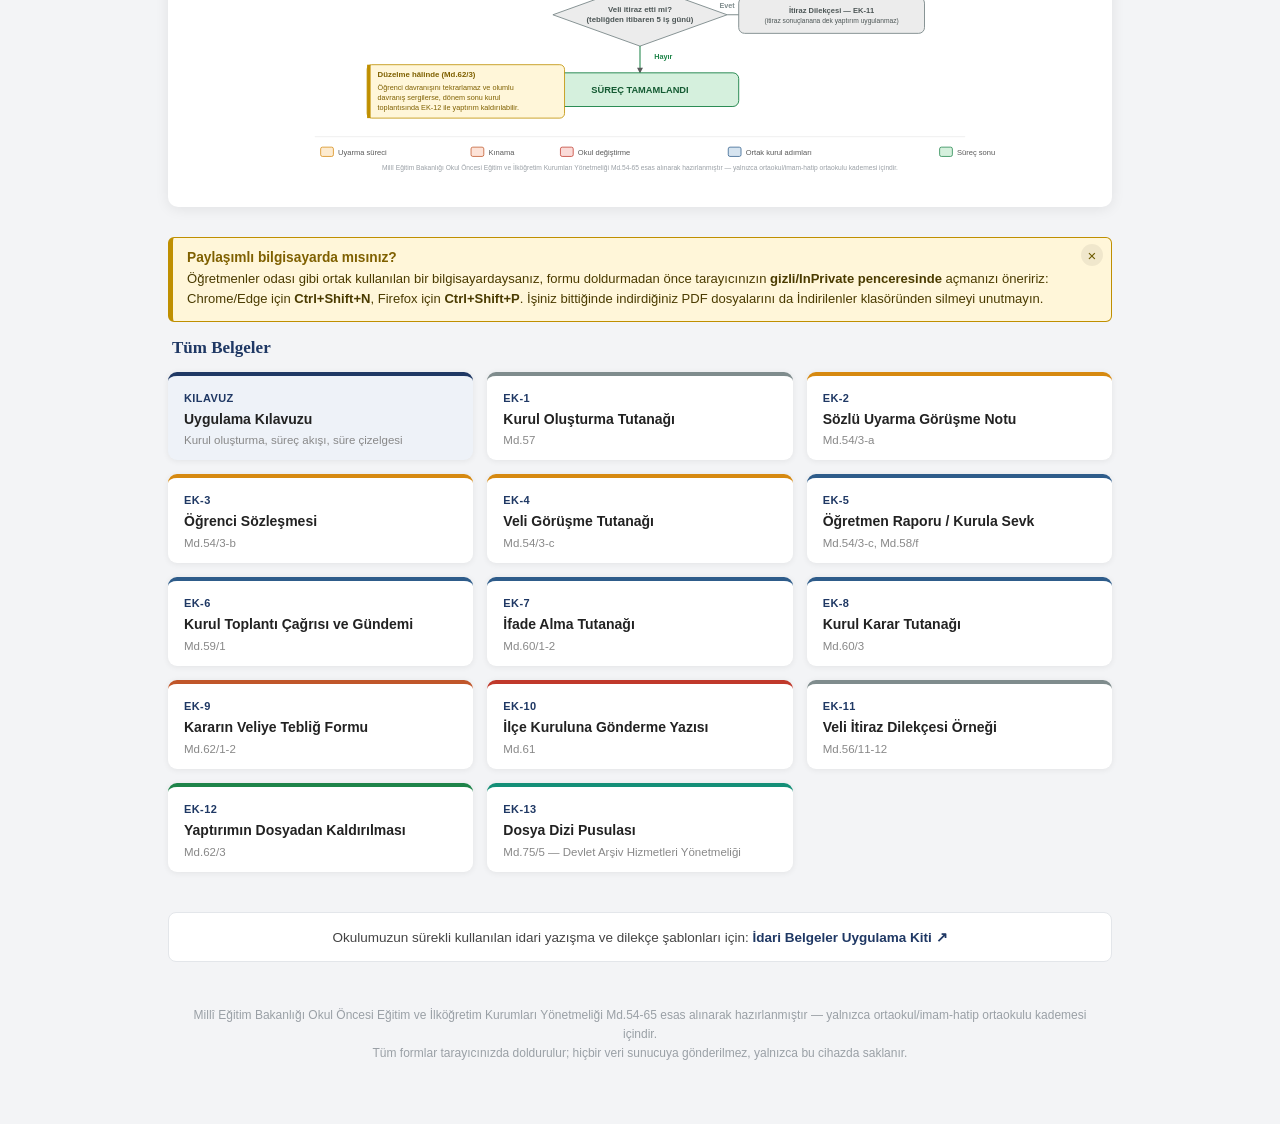
==== commit c70d2d2a: "Ana sayfaya paylaşımlı bilgisayar hatırlatması eklendi (kapatılabilir bilgi kutusu, gizli pencere kı" ====
--- a/index.html
+++ b/index.html
@@ -342,6 +342,16 @@
       </div>
     </div>
 
+    <div class="note-box" style="margin-top:20px;">
+      <div class="note-title">Paylaşımlı bilgisayarda mısınız?</div>
+      <div class="note-text">
+        Öğretmenler odası gibi ortak kullanılan bir bilgisayardaysanız, formu doldurmadan önce
+        tarayıcınızın <strong>gizli/InPrivate penceresinde</strong> açmanızı öneririz:
+        Chrome/Edge için <strong>Ctrl+Shift+N</strong>, Firefox için <strong>Ctrl+Shift+P</strong>.
+        İşiniz bittiğinde indirdiğiniz PDF dosyalarını da İndirilenler klasöründen silmeyi unutmayın.
+      </div>
+    </div>
+
     <h2 class="grid-title" id="belgeler">Tüm Belgeler</h2>
     <div class="card-grid">
 
